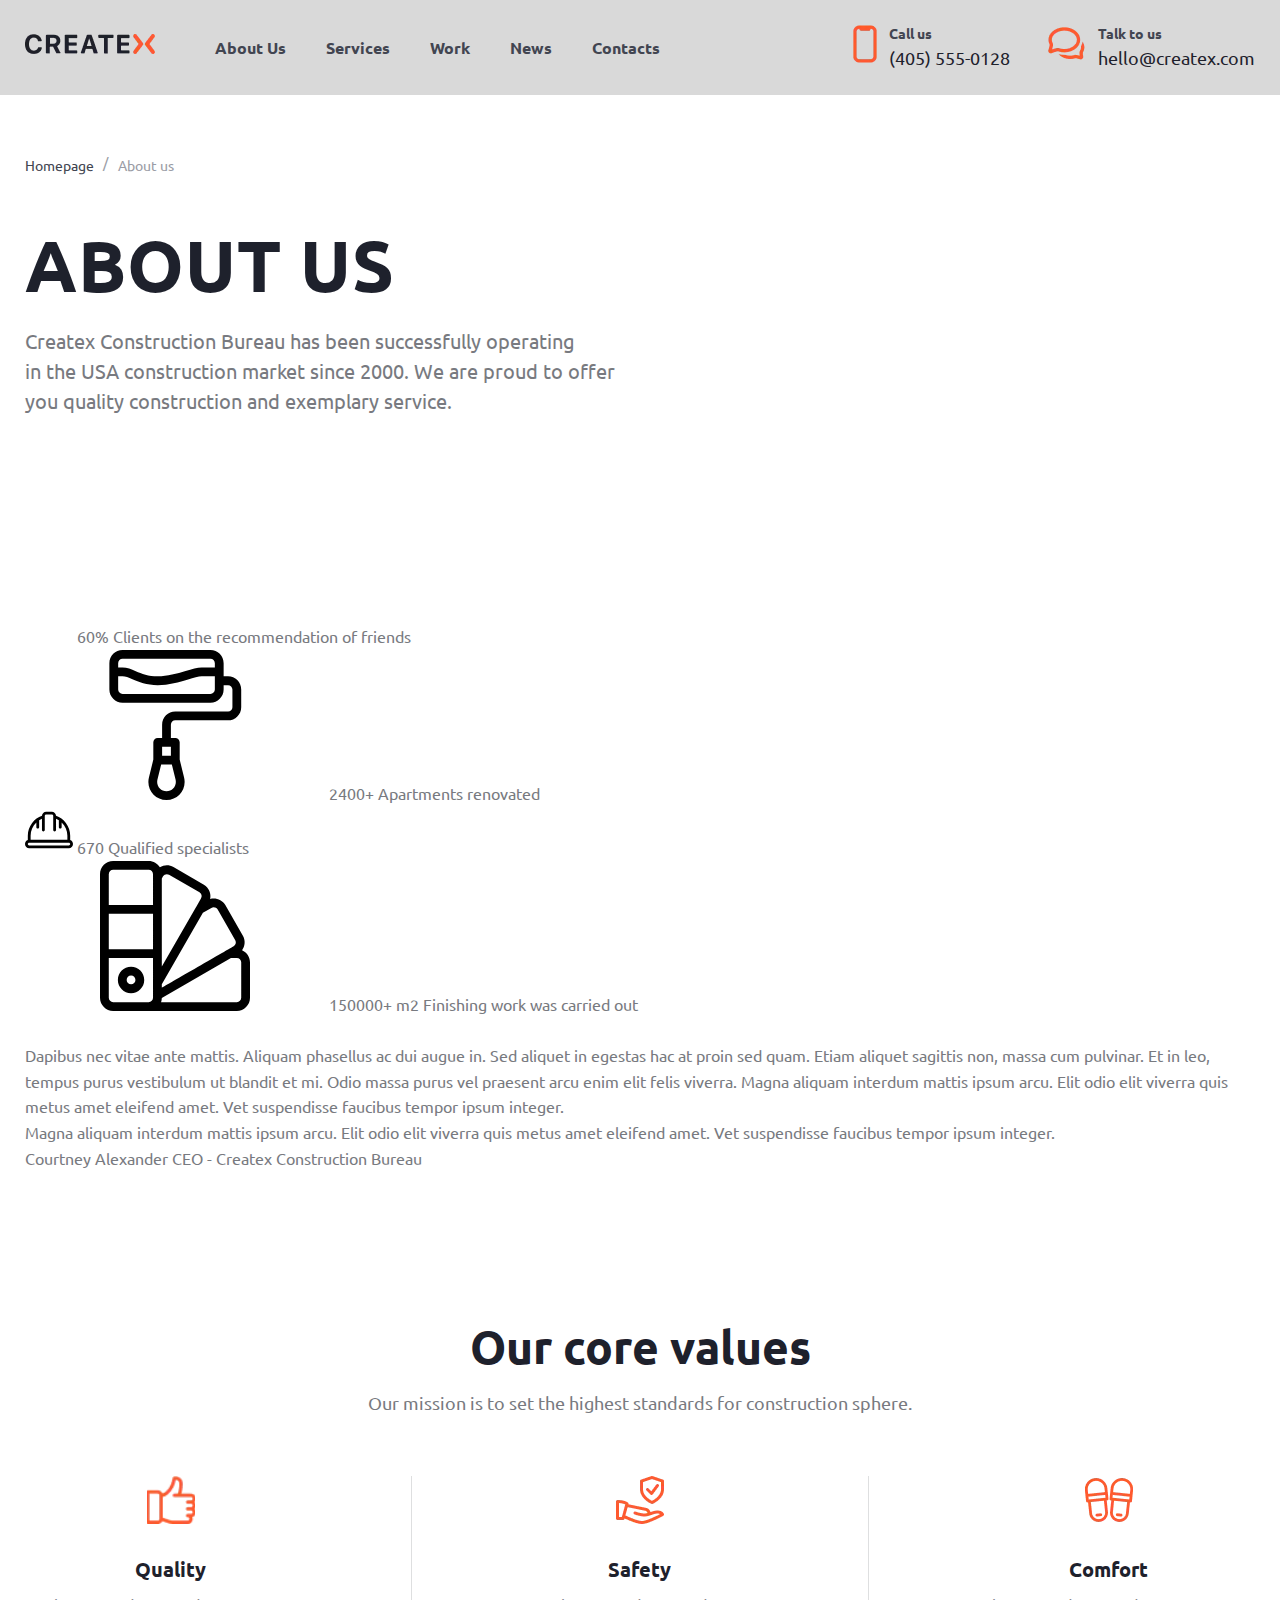
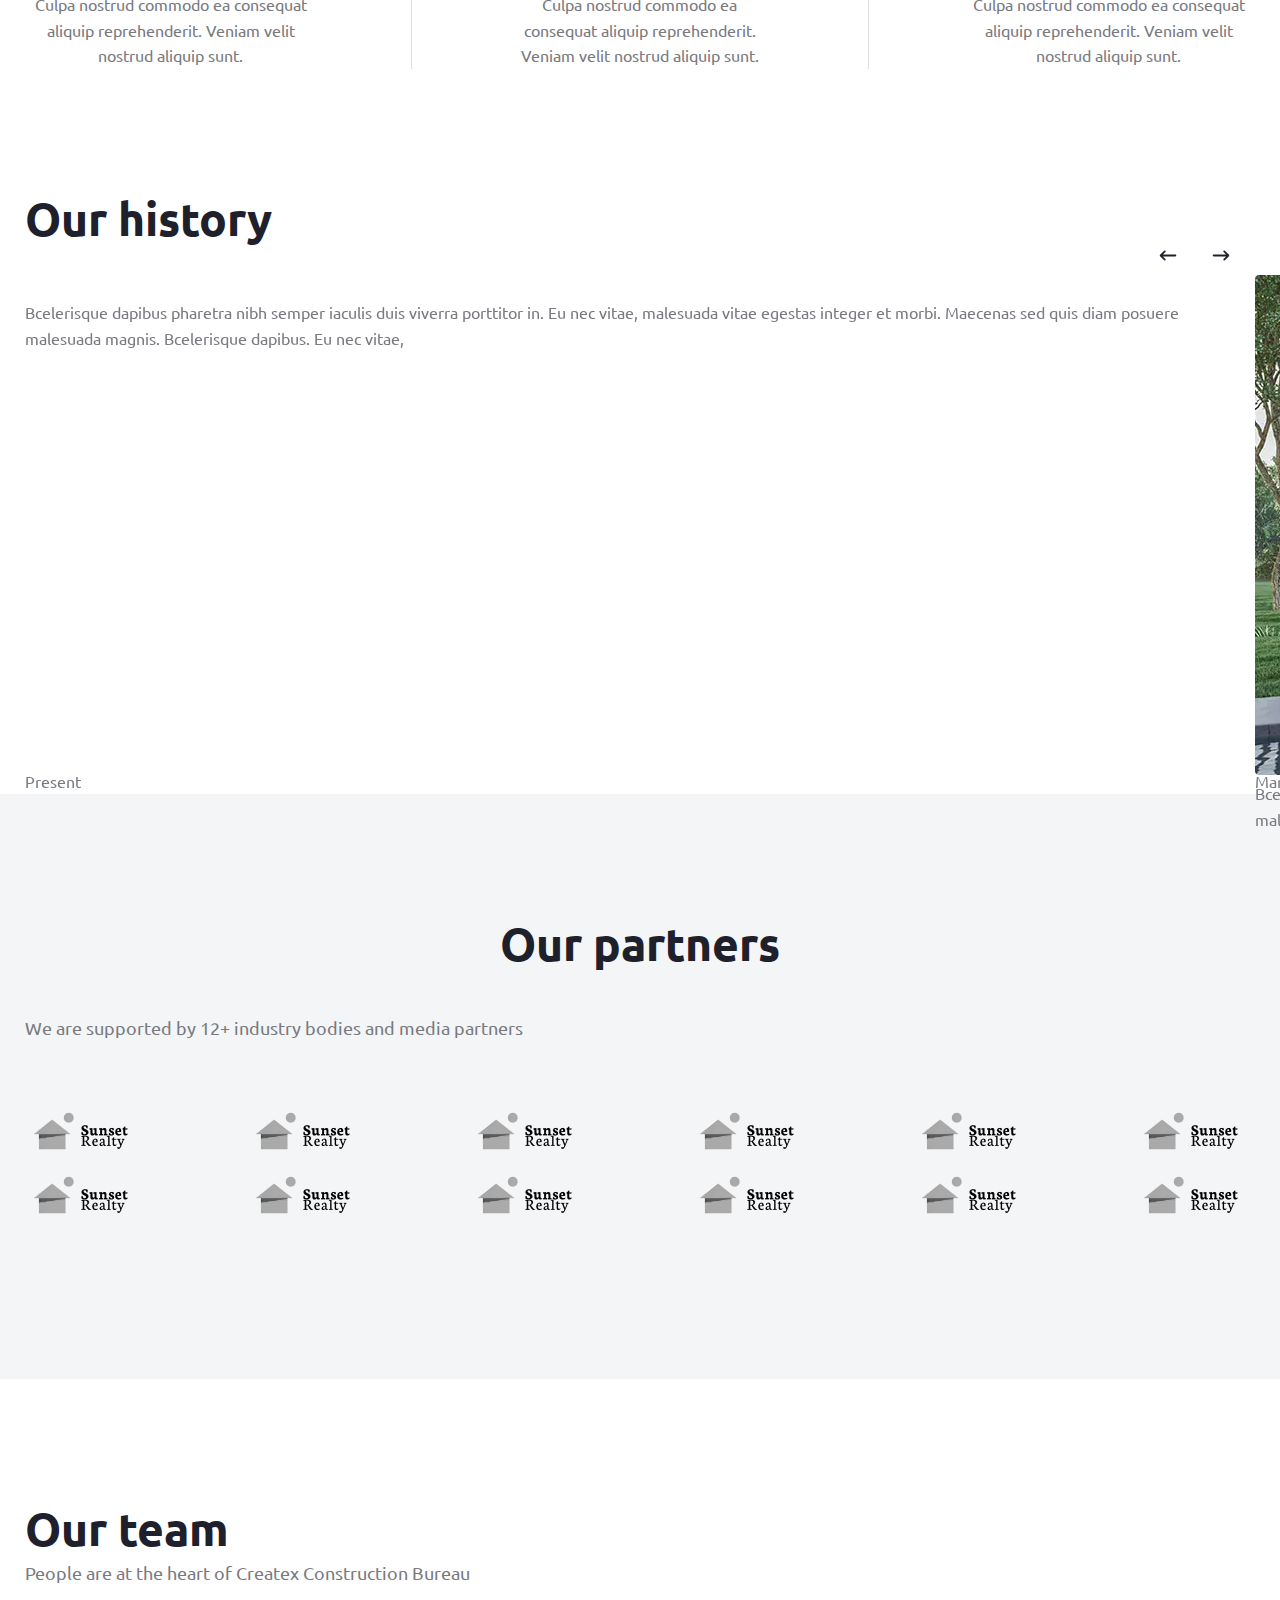
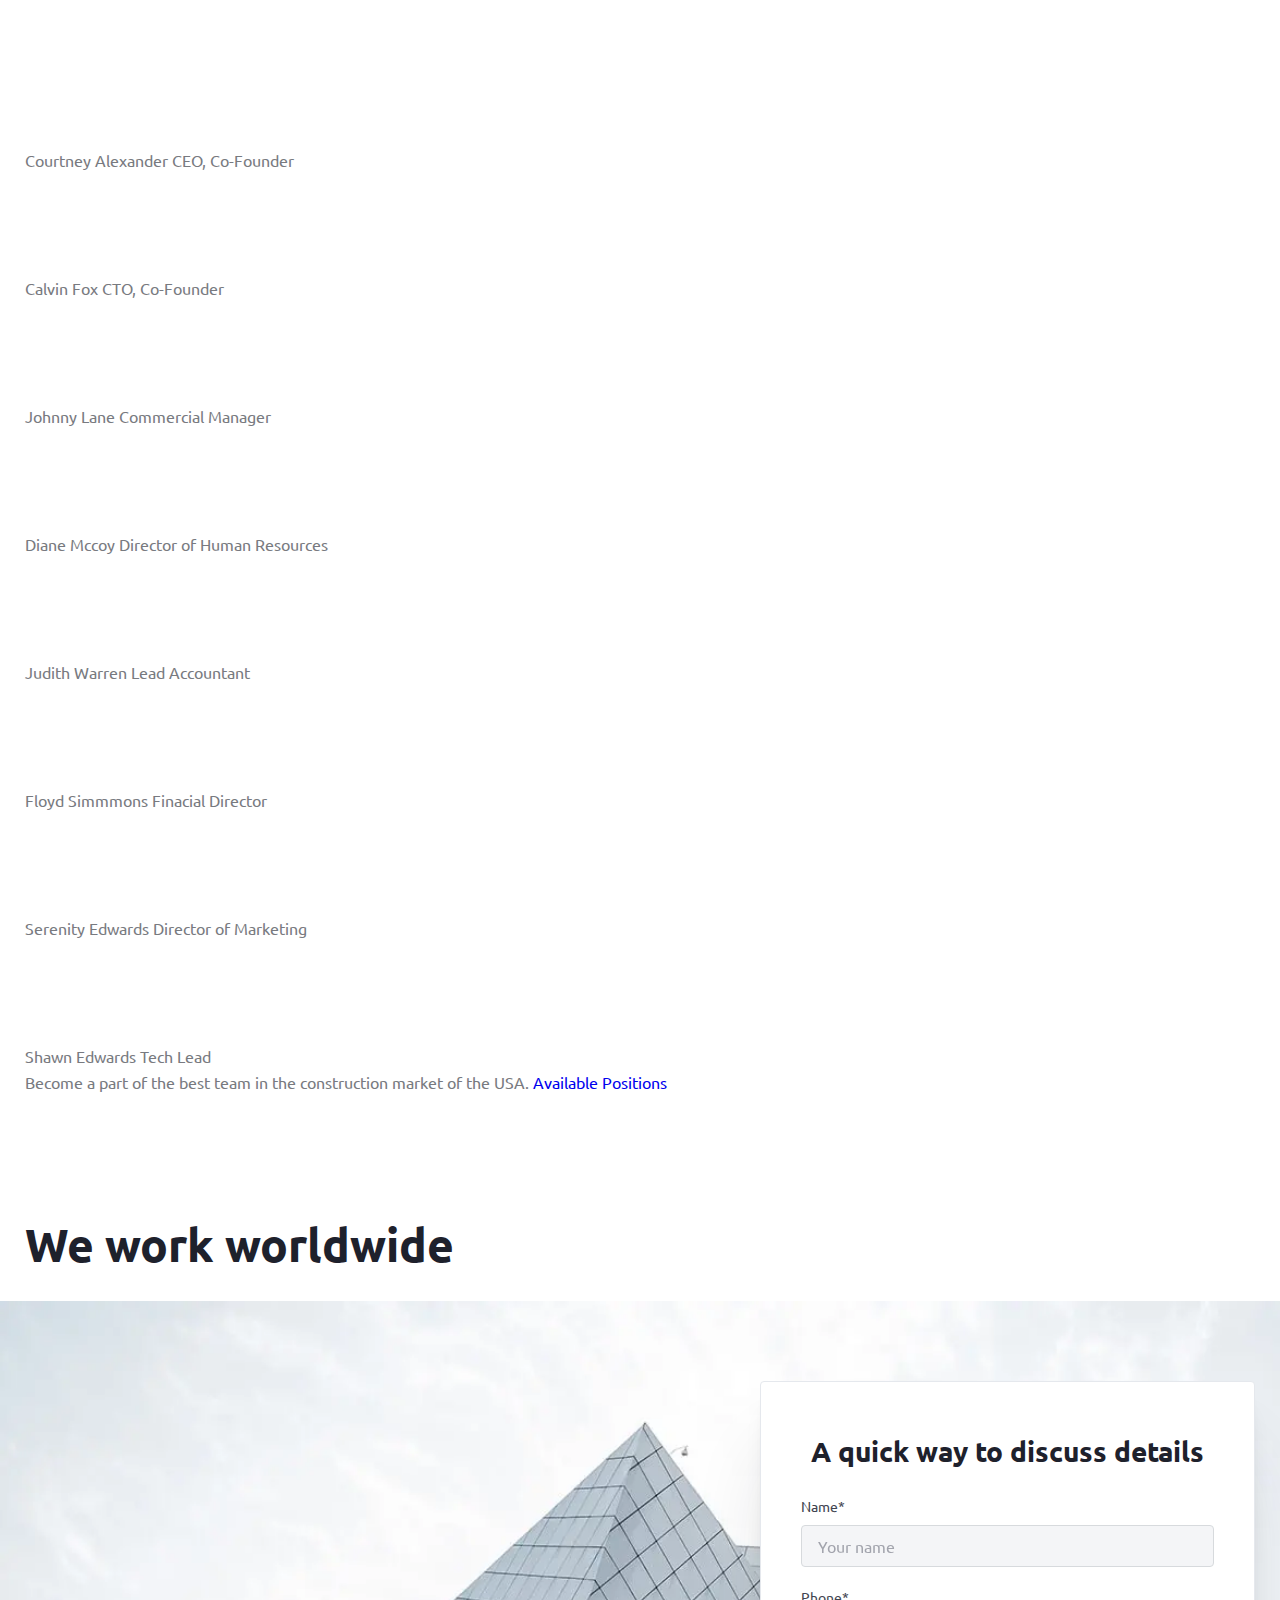
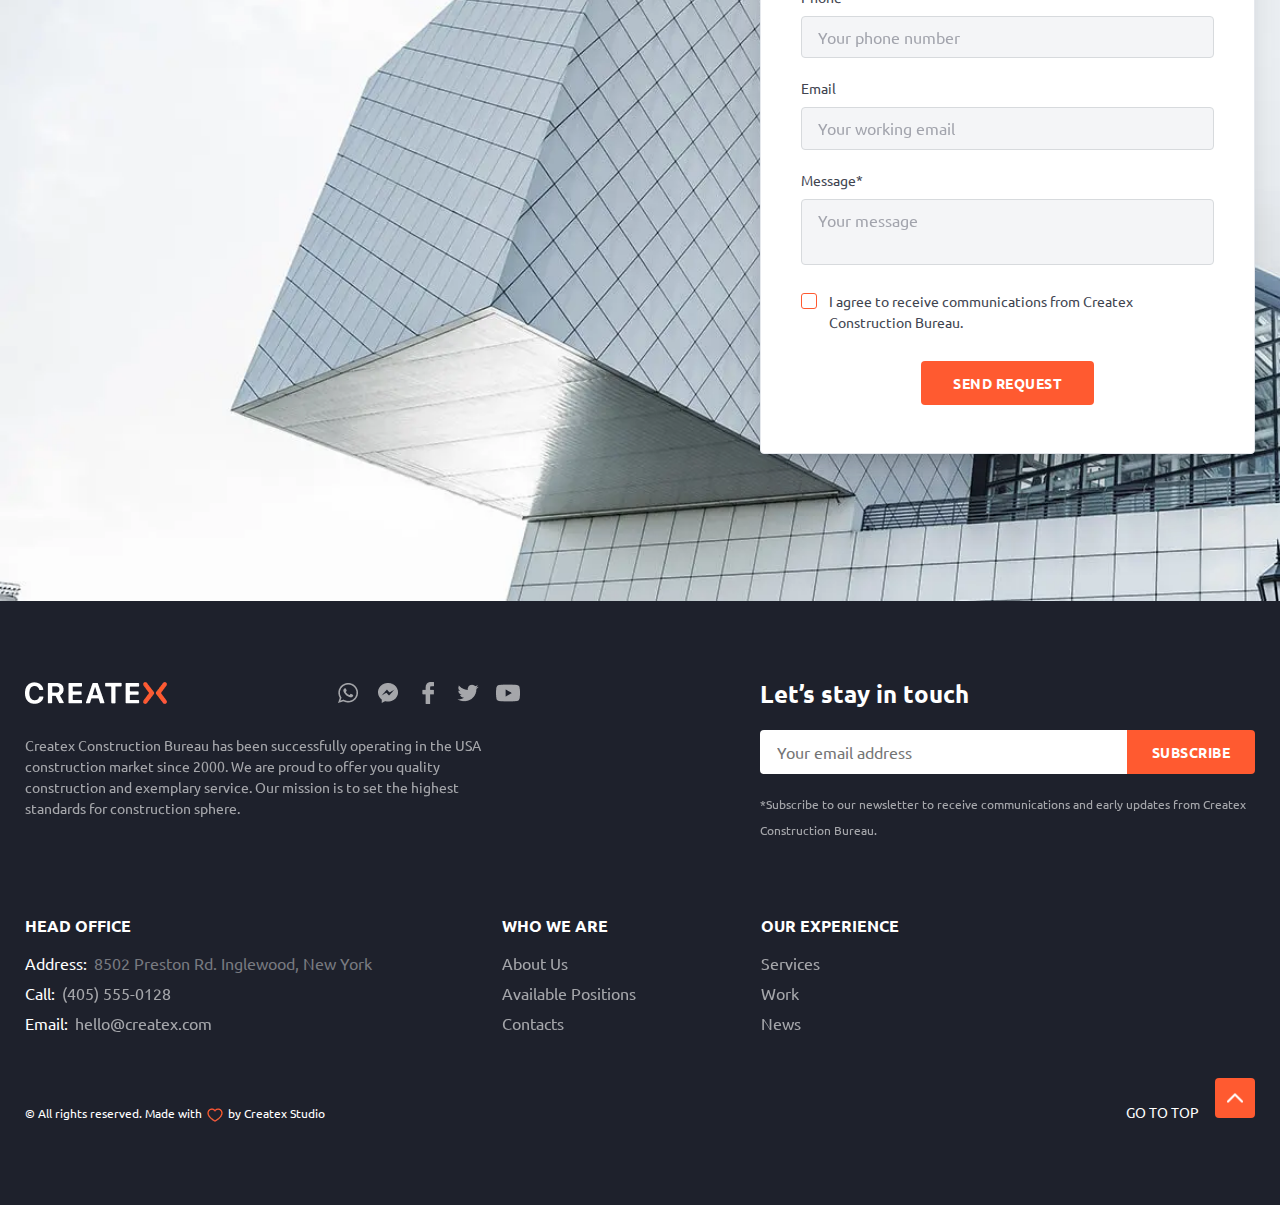
==== about.html @ 2eeb25d5 "Add files via upload" ====
<!DOCTYPE html><html lang="en"><head>  <meta charset="UTF-8">  <meta http-equiv="X-UA-Compatible" content="IE=edge">  <meta name="viewport" content="width=device-width, initial-scale=1.0">  <title>О нас</title>  <link rel="preconnect" href="https://fonts.googleapis.com">  <link rel="preconnect" href="https://fonts.gstatic.com" crossorigin>  <link href="https://fonts.googleapis.com/css2?family=Ubuntu:wght@400;700&display=swap" rel="stylesheet">  <link rel="stylesheet" href="css/style.min.css"></head><body>  <div class="wrapper">    <header class="header">  <div class="container">    <div class="header__inner">      <a class="header__logo" href="index.html">        <picture><source srcset="images/header-logo.webp" type="image/webp"><img class="header__logo-img" src="images/header-logo.png" alt="логотип"></picture>      </a>      <nav class="header__menu">        <ul class="header__menu-list menu-list">          <li class="menu-list__item"><a class="menu-list__link" href="about.html">About Us</a></li>          <li class="menu-list__item"><a class="menu-list__link" href="services.html">Services</a></li>          <li class="menu-list__item"><a class="menu-list__link" href="work.html">Work</a>          </li>          <li class="menu-list__item"><a class="menu-list__link" href="news.html">News</a></li>          <li class="menu-list__item"><a class="menu-list__link" href="contacts.html">Contacts</a></li>        </ul>      </nav>      <div class="header__contacts">        <div class="header__contacts-item header__contacts-phone header-phone">          <picture><source srcset="images/phone-icon.webp" type="image/webp"><img class="header-phone__icon" src="images/phone-icon.png" alt=""></picture>          <div class="header-phone__info">            <span class="header-phone__text">Call us</span>            <a class="header-phone__number" href="tel:4055550128">(405) 555-0128</a>          </div>        </div>        <div class="header__contacts-item header__contacts-email header-email">          <picture><source srcset="images/talk-icon.webp" type="image/webp"><img class="header-email__icon" src="images/talk-icon.png" alt=""></picture>          <div class="header-email__info">            <span class="header-email__text">Talk to us</span>            <a class="header-email__address" href="mailto::4055550128">hello@createx.com</a>          </div>        </div>      </div>      <div class="menu__icon icon-menu">        <span></span>        <span></span>        <span></span>      </div>    </div>  </div></header>    <main class="main">      <section class="main-section about">        <div class="container">          <div class="breadcrumbs">            <div class="breadcrumbs__inner">              <ul class="breadcrumbs__list">                <li class="breadcrumbs__list-item">                  <a class="breadcrumbs__link" href="index.html">Homepage</a>                </li>                <li class="breadcrumbs__list-item">                  <a class="breadcrumbs__link" href="#">About us</a>                </li>              </ul>            </div>          </div>          <h1 class="main-section__title page-title about-title">ABOUT US</h1>          <p class="main-section__text page-title__text">Createx Construction Bureau has been successfully operating            in the USA construction market since 2000. We are proud to            offer you quality construction and exemplary service.</p>        </div>      </section>      <section class="advantages">        <div class="container">          <div class="advantages__inner-cards">            <div class="advantages-card">              <svg class="advantages-card__icon" width="48" height="48" viewBox="0 0 48 48" fill="none"                xmlns="http://www.w3.org/2000/svg">                <path                  d="M44.0166 29.7188C44.6859 28.9716 45.0938 27.9853 45.0938 26.9062C45.0938 24.5803 43.2009 22.6875 40.875 22.6875H32.6869C33.4978 20.2266 33.8438 16.9613 33.8438 15.5616V14.1562C33.8438 11.055 31.32 8.53125 28.2188 8.53125H26.8125C26.1675 8.53125 25.605 8.97 25.4484 9.59625L24.6825 12.6609C23.6091 16.9528 20.2013 21.6881 16.6744 22.5487C16.0566 20.985 14.5312 19.875 12.75 19.875H4.3125C3.53625 19.875 2.90625 20.505 2.90625 21.2812V46.5938C2.90625 47.37 3.53625 48 4.3125 48H12.75C14.4272 48 15.8784 47.0166 16.5581 45.5953L21.39 47.2059C22.9697 47.7328 24.6159 48 26.2819 48H38.0625C40.3884 48 42.2812 46.1072 42.2812 43.7812C42.2812 43.2328 42.1763 42.7078 41.985 42.2269C43.7738 41.7384 45.0938 40.0987 45.0938 38.1562C45.0938 37.0772 44.6859 36.0909 44.0166 35.3438C44.6859 34.5966 45.0938 33.6103 45.0938 32.5312C45.0938 31.4522 44.6859 30.4659 44.0166 29.7188ZM14.1562 43.7812C14.1562 44.5566 13.5253 45.1875 12.75 45.1875H5.71875V22.6875H12.75C13.5253 22.6875 14.1562 23.3184 14.1562 24.0938V43.7812ZM38.0625 31.125H40.875C41.6503 31.125 42.2812 31.7559 42.2812 32.5312C42.2812 33.3066 41.6503 33.9375 40.875 33.9375H38.0625C37.2863 33.9375 36.6562 34.5675 36.6562 35.3438C36.6562 36.12 37.2863 36.75 38.0625 36.75H40.875C41.6503 36.75 42.2812 37.3809 42.2812 38.1562C42.2812 38.9316 41.6503 39.5625 40.875 39.5625H38.0625C37.2863 39.5625 36.6562 40.1925 36.6562 40.9688C36.6562 41.745 37.2863 42.375 38.0625 42.375C38.8378 42.375 39.4688 43.0059 39.4688 43.7812C39.4688 44.5566 38.8378 45.1875 38.0625 45.1875H26.2819C24.9187 45.1875 23.5716 44.9691 22.2787 44.5378L16.9688 42.7678V25.3669C19.1747 24.9478 21.3337 23.5509 23.2828 21.2644C25.1859 19.0313 26.7291 16.0706 27.4106 13.3434L27.9103 11.3438H28.2188C29.7694 11.3438 31.0312 12.6056 31.0312 14.1562V15.5616C31.0312 17.4497 30.4406 21.0712 29.685 22.6875H26.8125C26.0362 22.6875 25.4062 23.3175 25.4062 24.0938C25.4062 24.87 26.0362 25.5 26.8125 25.5H40.875C41.6503 25.5 42.2812 26.1309 42.2812 26.9062C42.2812 27.6816 41.6503 28.3125 40.875 28.3125H38.0625C37.2863 28.3125 36.6562 28.9425 36.6562 29.7188C36.6562 30.495 37.2863 31.125 38.0625 31.125Z" />                <path                  d="M9.9375 42.375C10.7142 42.375 11.3438 41.7454 11.3438 40.9688C11.3438 40.1921 10.7142 39.5625 9.9375 39.5625C9.16085 39.5625 8.53125 40.1921 8.53125 40.9688C8.53125 41.7454 9.16085 42.375 9.9375 42.375Z" />                <path                  d="M29.625 0C28.8484 0 28.2188 0.629625 28.2188 1.40625V4.3125C28.2188 5.08913 28.8484 5.71875 29.625 5.71875C30.4016 5.71875 31.0312 5.08913 31.0312 4.3125V1.40625C31.0312 0.629625 30.4016 0 29.625 0Z" />                <path                  d="M23.6589 6.20139L21.6701 4.21267C21.1211 3.66348 20.2306 3.66348 19.6814 4.21267C19.1322 4.76186 19.1322 5.6522 19.6814 6.20139L21.6701 8.19011C22.2192 8.7392 23.1098 8.7393 23.6589 8.19011C24.2081 7.64092 24.2081 6.75058 23.6589 6.20139Z" />                <path                  d="M39.569 4.21267C39.0199 3.66348 38.1295 3.66348 37.5803 4.21267L35.5916 6.2013C35.0424 6.75049 35.0424 7.64083 35.5916 8.19002C36.1407 8.73921 37.0311 8.7393 37.5803 8.19011L39.569 6.20139C40.1182 5.6522 40.1182 4.76186 39.569 4.21267Z" />              </svg>              <span class="advantages-card__number">60%</span>              <span class="advantages-card__descr">Clients on the recommendation of friends</span>            </div>            <div class="advantages-card">              <svg class="advantages-card__icon">                <use href="sprite.svg#services-icon-4"></use>              </svg>              <span class="advantages-card__number">2400+</span>              <span class="advantages-card__descr">Apartments renovated</span>            </div>            <div class="advantages-card">              <svg class="advantages-card__icon" width="48" height="48" viewBox="0 0 48 48"                xmlns="http://www.w3.org/2000/svg">                <path                  d="M45.1875 34.0856V29.625C45.1875 24.9949 43.6945 20.594 40.87 16.8982C38.3629 13.6176 34.8964 11.1016 31.026 9.73163C30.9183 7.50066 29.0697 5.71875 26.8125 5.71875H21.1875C18.9303 5.71875 17.0817 7.50066 16.974 9.73163C13.1036 11.1016 9.63713 13.6176 7.12997 16.8982C4.30547 20.594 2.8125 24.9949 2.8125 29.625V34.0856C1.17572 34.6661 0 36.2292 0 38.0625C0 40.3887 1.89253 42.2812 4.21875 42.2812H43.7812C46.1075 42.2812 48 40.3887 48 38.0625C48 36.2292 46.8243 34.6661 45.1875 34.0856ZM5.625 29.625C5.625 24.554 7.79119 19.8068 11.3438 16.4198V21.1875C11.3438 21.9641 11.9734 22.5938 12.75 22.5938C13.5266 22.5938 14.1562 21.9641 14.1562 21.1875V14.2141C15.0424 13.6484 15.9822 13.1549 16.9688 12.7442V24C16.9688 24.7766 17.5984 25.4062 18.375 25.4062C19.1516 25.4062 19.7812 24.7766 19.7812 24V10.7749C19.7813 10.771 19.7812 10.7672 19.7812 10.7633V9.9375C19.7812 9.16209 20.4121 8.53125 21.1875 8.53125H26.8125C27.5879 8.53125 28.2188 9.16209 28.2188 9.9375V10.763C28.2188 10.767 28.2187 10.7709 28.2188 10.775V24C28.2188 24.7766 28.8484 25.4062 29.625 25.4062C30.4016 25.4062 31.0312 24.7766 31.0312 24V12.7442C32.0178 13.155 32.9576 13.6485 33.8438 14.2141V21.1875C33.8438 21.9641 34.4734 22.5938 35.25 22.5938C36.0266 22.5938 36.6562 21.9641 36.6562 21.1875V16.4198C40.2088 19.8068 42.375 24.554 42.375 29.625V33.8438H5.625V29.625ZM43.7812 39.4688H4.21875C3.44334 39.4688 2.8125 38.8379 2.8125 38.0625C2.8125 37.2871 3.44334 36.6562 4.21875 36.6562H43.7812C44.5567 36.6562 45.1875 37.2871 45.1875 38.0625C45.1875 38.8379 44.5567 39.4688 43.7812 39.4688Z" />              </svg>              <span class="advantages-card__number">670</span>              <span class="advantages-card__descr">Qualified specialists</span>            </div>            <div class="advantages-card">              <svg class="advantages-card__icon">                <use href="sprite.svg#services-icon-3"></use>              </svg>              <span class="advantages-card__number">150000+ m2</span>              <span class="advantages-card__descr">Finishing work was carried out</span>            </div>          </div>        </div>      </section>      <div class="quote">        <div class="container">          <div class="quote__inner">            <div class="quote__image-wrapper">              <picture><source srcset="images/about/quote.webp" type="image/webp"><img class="quote__image" src="images/about/quote.jpg" alt=""></picture>            </div>            <div class="quote__content">              <blockquote class="quote__box">                <p class="quote__text">Dapibus nec vitae ante mattis. Aliquam phasellus ac dui augue in. Sed aliquet in                  egestas hac at proin sed quam. Etiam                  aliquet sagittis non, massa cum pulvinar. Et in leo, tempus purus vestibulum ut blandit et mi. Odio                  massa purus vel                  praesent arcu enim elit felis viverra.                  Magna aliquam interdum mattis ipsum arcu. Elit odio elit viverra quis metus amet eleifend amet. Vet                  suspendisse faucibus                  tempor ipsum integer.</p>                <p class="quote__text">Magna aliquam interdum mattis ipsum arcu. Elit odio elit viverra quis metus amet                  eleifend amet. Vet suspendisse faucibus                  tempor ipsum integer.</p>              </blockquote>              <div class="quote__footer">                <div class="quote__author">                  <span class="quote__author-name">Courtney Alexander</span>                  <span class="quote__author-job">CEO - Createx Construction Bureau</span>                </div>                <picture><source srcset="images/about/sign.webp" type="image/webp"><img class="quote__sign" src="images/about/sign.png" alt=""></picture>              </div>            </div>          </div>        </div>      </div>      <section class="values about-values">        <div class="container">          <h2 class="values__title section-title">Our core values</h2>          <p class="values__title-text section-title__text">Our mission is to set the highest standards for construction            sphere.</p>          <div class="values__inner">            <div class="values-box">              <picture><source srcset="images/vlaues-icon-1.webp" type="image/webp"><img class="values-box__icon" src="images/vlaues-icon-1.png" alt=""></picture>              <h5 class="values-box__title">Quality</h5>              <p class="values-box__text">Culpa nostrud commodo ea consequat aliquip reprehenderit. Veniam velit nostrud                aliquip sunt.</p>            </div>            <div class="values-box">              <picture><source srcset="images/vlaues-icon-2.webp" type="image/webp"><img class="values-box__icon" src="images/vlaues-icon-2.png" alt=""></picture>              <h5 class="values-box__title">Safety</h5>              <p class="values-box__text">Culpa nostrud commodo ea consequat aliquip reprehenderit. Veniam velit nostrud                aliquip sunt.</p>            </div>            <div class="values-box">              <picture><source srcset="images/vlaues-icon-3.webp" type="image/webp"><img class="values-box__icon" src="images/vlaues-icon-3.png" alt=""></picture>              <h5 class="values-box__title">Comfort</h5>              <p class="values-box__text">Culpa nostrud commodo ea consequat aliquip reprehenderit. Veniam velit nostrud                aliquip sunt.</p>            </div>          </div>        </div>      </section>      <section class="history">        <div class="container">          <h2 class="history__title section-title">Our history</h2>          <div class="history-swiper__inner">            <div class="mySwiper2 history-swiper2">              <div class="swiper-controls">                <div class="swiper-button-prev project-swiper-button-prev">                  <svg class="project-swiper-button-prev__image" width="18" height="12" viewBox="0 0 18 12" fill="none"                    xmlns="http://www.w3.org/2000/svg">                    <path fill-rule="evenodd" clip-rule="evenodd"                      d="M6.20711 11.2071C5.81658 11.5976 5.18342 11.5976 4.79289 11.2071L0.292892 6.70711C-0.0976315 6.31658 -0.0976315 5.68342 0.292892 5.29289L4.79289 0.792893C5.18342 0.402369 5.81658 0.402369 6.20711 0.792893C6.59763 1.18342 6.59763 1.81658 6.20711 2.20711L3.41421 5L17 5C17.5523 5 18 5.44772 18 6C18 6.55228 17.5523 7 17 7L3.41421 7L6.20711 9.79289C6.59763 10.1834 6.59763 10.8166 6.20711 11.2071Z" />                  </svg>                </div>                <div class="swiper-button-next project-swiper-button-next">                  <svg class="project-swiper-button-next__image" width="18" height="12" viewBox="0 0 18 12" fill="none"                    xmlns="http://www.w3.org/2000/svg">                    <path fill-rule="evenodd" clip-rule="evenodd"                      d="M11.7929 0.792893C12.1834 0.402369 12.8166 0.402369 13.2071 0.792893L17.7071 5.29289C18.0976 5.68342 18.0976 6.31658 17.7071 6.70711L13.2071 11.2071C12.8166 11.5976 12.1834 11.5976 11.7929 11.2071C11.4024 10.8166 11.4024 10.1834 11.7929 9.79289L14.5858 7H1C0.447715 7 0 6.55228 0 6C0 5.44772 0.447715 5 1 5H14.5858L11.7929 2.20711C11.4024 1.81658 11.4024 1.18342 11.7929 0.792893Z" />                  </svg>                </div>              </div>              <div class="swiper-wrapper">                <div class="swiper-slide history-swiper__slide2">                  <picture><source srcset="images/about/history.webp" type="image/webp"><img src="images/about/history.jpg" alt=""></picture>                  <p class="history-swiper__slide2-text">Bcelerisque dapibus pharetra nibh semper iaculis duis viverra                    porttitor in. Eu nec vitae, malesuada vitae egestas                    integer et morbi. Maecenas sed quis diam posuere malesuada magnis. Bcelerisque dapibus. Eu nec                    vitae,                  </p>                </div>                <div class="swiper-slide history-swiper__slide2">                  <picture><source srcset="images/modern-cottage/cottage-swiper-item.webp" type="image/webp"><img src="images/modern-cottage/cottage-swiper-item.jpg" alt=""></picture>                  <p class="history-swiper__slide2-text">Bcelerisque dapibus pharetra nibh semper iaculis duis viverra                    porttitor in. Eu nec vitae, malesuada vitae egestas                    integer et morbi. Maecenas sed quis diam posuere malesuada magnis. Bcelerisque dapibus. Eu nec                    vitae,                  </p>                </div>                <div class="swiper-slide history-swiper__slide2">                  <picture><source srcset="images/about/history.webp" type="image/webp"><img src="images/about/history.jpg" alt=""></picture>                  <p class="history-swiper__slide2-text">Bcelerisque dapibus pharetra nibh semper iaculis duis viverra                    porttitor in. Eu nec vitae, malesuada vitae egestas                    integer et morbi. Maecenas sed quis diam posuere malesuada magnis. Bcelerisque dapibus. Eu nec                    vitae,                  </p>                </div>                <div class="swiper-slide history-swiper__slide2">                  <picture><source srcset="images/about/history.webp" type="image/webp"><img src="images/about/history.jpg" alt=""></picture>                  <p class="history-swiper__slide2-text">Bcelerisque dapibus pharetra nibh semper iaculis duis viverra                    porttitor in. Eu nec vitae, malesuada vitae egestas                    integer et morbi. Maecenas sed quis diam posuere malesuada magnis. Bcelerisque dapibus. Eu nec                    vitae,                  </p>                </div>                <div class="swiper-slide history-swiper__slide2">                  <picture><source srcset="images/about/history.webp" type="image/webp"><img src="images/about/history.jpg" alt=""></picture>                  <p class="history-swiper__slide2-text">Bcelerisque dapibus pharetra nibh semper iaculis duis viverra                    porttitor in. Eu nec vitae, malesuada vitae egestas                    integer et morbi. Maecenas sed quis diam posuere malesuada magnis. Bcelerisque dapibus. Eu nec                    vitae,                  </p>                </div>                <div class="swiper-slide history-swiper__slide2">                  <picture><source srcset="images/about/history.webp" type="image/webp"><img src="images/about/history.jpg" alt=""></picture>                  <p class="history-swiper__slide2-text">Bcelerisque dapibus pharetra nibh semper iaculis duis viverra                    porttitor in. Eu nec vitae, malesuada vitae egestas                    integer et morbi. Maecenas sed quis diam posuere malesuada magnis. Bcelerisque dapibus. Eu nec                    vitae,                  </p>                </div>                <div class="swiper-slide history-swiper__slide2">                  <picture><source srcset="images/modern-cottage/cottage-swiper-item.webp" type="image/webp"><img src="images/modern-cottage/cottage-swiper-item.jpg" alt=""></picture>                  <p class="history-swiper__slide2-text">Bcelerisque dapibus pharetra nibh semper iaculis duis viverra                    porttitor in. Eu nec vitae, malesuada vitae egestas                    integer et morbi. Maecenas sed quis diam posuere malesuada magnis. Bcelerisque dapibus. Eu nec                    vitae,                  </p>                </div>                <div class="swiper-slide history-swiper__slide2">                  <picture><source srcset="images/about/history.webp" type="image/webp"><img src="images/about/history.jpg" alt=""></picture>                  <p class="history-swiper__slide2-text">Bcelerisque dapibus pharetra nibh semper iaculis duis viverra                    porttitor in. Eu nec vitae, malesuada vitae egestas                    integer et morbi. Maecenas sed quis diam posuere malesuada magnis. Bcelerisque dapibus. Eu nec                    vitae,                  </p>                </div>                <div class="swiper-slide history-swiper__slide2">                  <picture><source srcset="images/modern-cottage/cottage-swiper-item.webp" type="image/webp"><img src="images/modern-cottage/cottage-swiper-item.jpg" alt=""></picture>                  <p class="history-swiper__slide2-text">Bcelerisque dapibus pharetra nibh semper iaculis duis viverra                    porttitor in. Eu nec vitae, malesuada vitae egestas                    integer et morbi. Maecenas sed quis diam posuere malesuada magnis. Bcelerisque dapibus. Eu nec                    vitae,                  </p>                </div>              </div>            </div>            <div thumbsSlider class="mySwiper history-swiper">              <div class="swiper-wrapper">                <div class="swiper-slide history-swiper__slide">                  <p class="history-swiper__slide-text">Present</p>                </div>                <div class="swiper-slide history-swiper__slide">                  <p class="history-swiper__slide-text">March 2019</p>                </div>                <div class="swiper-slide history-swiper__slide">                  <p class="history-swiper__slide-text">November 2018</p>                </div>                <div class="swiper-slide history-swiper__slide">                  <p class="history-swiper__slide-text">July 2015</p>                </div>                <div class="swiper-slide history-swiper__slide">                  <p class="history-swiper__slide-text">August 2010</p>                </div>                <div class="swiper-slide history-swiper__slide">                  <p class="history-swiper__slide-text">February 2007</p>                </div>                <div class="swiper-slide history-swiper__slide">                  <p class="history-swiper__slide-text">May 2004</p>                </div>                <div class="swiper-slide history-swiper__slide">                  <p class="history-swiper__slide-text">October 2001</p>                </div>                <div class="swiper-slide history-swiper__slide">                  <p class="history-swiper__slide-text">June 2000</p>                </div>              </div>            </div>          </div>        </div>      </section>      <section class="partners about-partners">        <div class="container">          <h2 class="partners__title section-title">Our partners</h2>          <p class="partners__title-text section-title__text">We are supported by 12+ industry bodies and media partners          </p>          <div class="partners__inner">            <div class="partners__image-wrapper">              <picture><source srcset="images/partner-6.webp" type="image/webp"><img class="partners__image" src="images/partner-6.png" alt=""></picture>            </div>            <div class="partners__image-wrapper">              <picture><source srcset="images/partner-6.webp" type="image/webp"><img class="partners__image" src="images/partner-6.png" alt=""></picture>            </div>            <div class="partners__image-wrapper">              <picture><source srcset="images/partner-6.webp" type="image/webp"><img class="partners__image" src="images/partner-6.png" alt=""></picture>            </div>            <div class="partners__image-wrapper">              <picture><source srcset="images/partner-6.webp" type="image/webp"><img class="partners__image" src="images/partner-6.png" alt=""></picture>            </div>            <div class="partners__image-wrapper">              <picture><source srcset="images/partner-6.webp" type="image/webp"><img class="partners__image" src="images/partner-6.png" alt=""></picture>            </div>            <div class="partners__image-wrapper">              <picture><source srcset="images/partner-6.webp" type="image/webp"><img class="partners__image" src="images/partner-6.png" alt=""></picture>            </div>            <div class="partners__image-wrapper">              <picture><source srcset="images/partner-6.webp" type="image/webp"><img class="partners__image" src="images/partner-6.png" alt=""></picture>            </div>            <div class="partners__image-wrapper">              <picture><source srcset="images/partner-6.webp" type="image/webp"><img class="partners__image" src="images/partner-6.png" alt=""></picture>            </div>            <div class="partners__image-wrapper">              <picture><source srcset="images/partner-6.webp" type="image/webp"><img class="partners__image" src="images/partner-6.png" alt=""></picture>            </div>            <div class="partners__image-wrapper">              <picture><source srcset="images/partner-6.webp" type="image/webp"><img class="partners__image" src="images/partner-6.png" alt=""></picture>            </div>            <div class="partners__image-wrapper">              <picture><source srcset="images/partner-6.webp" type="image/webp"><img class="partners__image" src="images/partner-6.png" alt=""></picture>            </div>            <div class="partners__image-wrapper">              <picture><source srcset="images/partner-6.webp" type="image/webp"><img class="partners__image" src="images/partner-6.png" alt=""></picture>            </div>          </div>        </div>      </section>      <section class="team">        <div class="container">          <h2 class="team__title section-title">Our team</h2>          <p class="team__title-text section-title__text">People are at the heart of Createx Construction Bureau</p>          <div class="team__list">            <div class="team-list__item team-item">              <div class="team-item__image">                <picture><source srcset="images/about/team-1.webp" type="image/webp"><img class="team-item__photo" src="images/about/team-1.jpg" alt=""></picture>                <ul class="team-item__social-list team-social">                  <li class="team-social__item">                    <a class="team-social__link" href="#">                      <picture><source srcset="images/about/linked-in.svg" type="image/webp"><img class="team-social__link-icon" src="images/about/linked-in.svg" alt=""></picture>                    </a>                  </li>                  <li class="team-social__item">                    <a class="team-social__link" href="#">                      <picture><source srcset="images/about/twitter.svg" type="image/webp"><img class="team-social__link-icon" src="images/about/twitter.svg" alt=""></picture>                    </a>                  </li>                  <li class="team-social__item">                    <a class="team-social__link" href="#">                      <picture><source srcset="images/about/facebook.svg" type="image/webp"><img class="team-social__link-icon" src="images/about/facebook.svg" alt=""></picture>                    </a>                  </li>                </ul>              </div>              <div class="team-item__info">                <span class="team-item__name">Courtney Alexander</span>                <span class="team-item__job">CEO, Co-Founder</span>              </div>            </div>            <div class="team-list__item team-item">              <div class="team-item__image">                <picture><source srcset="images/about/team-2.webp" type="image/webp"><img class="team-item__photo" src="images/about/team-2.jpg" alt=""></picture>                <ul class="team-item__social-list team-social">                  <li class="team-social__item">                    <a class="team-social__link" href="#">                      <picture><source srcset="images/about/linked-in.svg" type="image/webp"><img class="team-social__link-icon" src="images/about/linked-in.svg" alt=""></picture>                    </a>                  </li>                  <li class="team-social__item">                    <a class="team-social__link" href="#">                      <picture><source srcset="images/about/twitter.svg" type="image/webp"><img class="team-social__link-icon" src="images/about/twitter.svg" alt=""></picture>                    </a>                  </li>                  <li class="team-social__item">                    <a class="team-social__link" href="#">                      <picture><source srcset="images/about/facebook.svg" type="image/webp"><img class="team-social__link-icon" src="images/about/facebook.svg" alt=""></picture>                    </a>                  </li>                </ul>              </div>              <div class="team-item__info">                <span class="team-item__name">Calvin Fox</span>                <span class="team-item__job">CTO, Co-Founder</span>              </div>            </div>            <div class="team-list__item team-item">              <div class="team-item__image">                <picture><source srcset="images/about/team-3.webp" type="image/webp"><img class="team-item__photo" src="images/about/team-3.jpg" alt=""></picture>                <ul class="team-item__social-list team-social">                  <li class="team-social__item">                    <a class="team-social__link" href="#">                      <picture><source srcset="images/about/linked-in.svg" type="image/webp"><img class="team-social__link-icon" src="images/about/linked-in.svg" alt=""></picture>                    </a>                  </li>                  <li class="team-social__item">                    <a class="team-social__link" href="#">                      <picture><source srcset="images/about/twitter.svg" type="image/webp"><img class="team-social__link-icon" src="images/about/twitter.svg" alt=""></picture>                    </a>                  </li>                  <li class="team-social__item">                    <a class="team-social__link" href="#">                      <picture><source srcset="images/about/facebook.svg" type="image/webp"><img class="team-social__link-icon" src="images/about/facebook.svg" alt=""></picture>                    </a>                  </li>                </ul>              </div>              <div class="team-item__info">                <span class="team-item__name">Johnny Lane</span>                <span class="team-item__job">Commercial Manager</span>              </div>            </div>            <div class="team-list__item team-item">              <div class="team-item__image">                <picture><source srcset="images/about/team-4.webp" type="image/webp"><img class="team-item__photo" src="images/about/team-4.jpg" alt=""></picture>                <ul class="team-item__social-list team-social">                  <li class="team-social__item">                    <a class="team-social__link" href="#">                      <picture><source srcset="images/about/linked-in.svg" type="image/webp"><img class="team-social__link-icon" src="images/about/linked-in.svg" alt=""></picture>                    </a>                  </li>                  <li class="team-social__item">                    <a class="team-social__link" href="#">                      <picture><source srcset="images/about/twitter.svg" type="image/webp"><img class="team-social__link-icon" src="images/about/twitter.svg" alt=""></picture>                    </a>                  </li>                  <li class="team-social__item">                    <a class="team-social__link" href="#">                      <picture><source srcset="images/about/facebook.svg" type="image/webp"><img class="team-social__link-icon" src="images/about/facebook.svg" alt=""></picture>                    </a>                  </li>                </ul>              </div>              <div class="team-item__info">                <span class="team-item__name">Diane Mccoy</span>                <span class="team-item__job">Director of Human Resources</span>              </div>            </div>            <div class="team-list__item team-item">              <div class="team-item__image">                <picture><source srcset="images/about/team-5.webp" type="image/webp"><img class="team-item__photo" src="images/about/team-5.jpg" alt=""></picture>                <ul class="team-item__social-list team-social">                  <li class="team-social__item">                    <a class="team-social__link" href="#">                      <picture><source srcset="images/about/linked-in.svg" type="image/webp"><img class="team-social__link-icon" src="images/about/linked-in.svg" alt=""></picture>                    </a>                  </li>                  <li class="team-social__item">                    <a class="team-social__link" href="#">                      <picture><source srcset="images/about/twitter.svg" type="image/webp"><img class="team-social__link-icon" src="images/about/twitter.svg" alt=""></picture>                    </a>                  </li>                  <li class="team-social__item">                    <a class="team-social__link" href="#">                      <picture><source srcset="images/about/facebook.svg" type="image/webp"><img class="team-social__link-icon" src="images/about/facebook.svg" alt=""></picture>                    </a>                  </li>                </ul>              </div>              <div class="team-item__info">                <span class="team-item__name">Judith Warren</span>                <span class="team-item__job">Lead Accountant</span>              </div>            </div>            <div class="team-list__item team-item">              <div class="team-item__image">                <picture><source srcset="images/about/team-6.webp" type="image/webp"><img class="team-item__photo" src="images/about/team-6.jpg" alt=""></picture>                <ul class="team-item__social-list team-social">                  <li class="team-social__item">                    <a class="team-social__link" href="#">                      <picture><source srcset="images/about/linked-in.svg" type="image/webp"><img class="team-social__link-icon" src="images/about/linked-in.svg" alt=""></picture>                    </a>                  </li>                  <li class="team-social__item">                    <a class="team-social__link" href="#">                      <picture><source srcset="images/about/twitter.svg" type="image/webp"><img class="team-social__link-icon" src="images/about/twitter.svg" alt=""></picture>                    </a>                  </li>                  <li class="team-social__item">                    <a class="team-social__link" href="#">                      <picture><source srcset="images/about/facebook.svg" type="image/webp"><img class="team-social__link-icon" src="images/about/facebook.svg" alt=""></picture>                    </a>                  </li>                </ul>              </div>              <div class="team-item__info">                <span class="team-item__name">Floyd Simmmons</span>                <span class="team-item__job">Finacial Director</span>              </div>            </div>            <div class="team-list__item team-item">              <div class="team-item__image">                <picture><source srcset="images/about/team-7.webp" type="image/webp"><img class="team-item__photo" src="images/about/team-7.jpg" alt=""></picture>                <ul class="team-item__social-list team-social">                  <li class="team-social__item">                    <a class="team-social__link" href="#">                      <picture><source srcset="images/about/linked-in.svg" type="image/webp"><img class="team-social__link-icon" src="images/about/linked-in.svg" alt=""></picture>                    </a>                  </li>                  <li class="team-social__item">                    <a class="team-social__link" href="#">                      <picture><source srcset="images/about/twitter.svg" type="image/webp"><img class="team-social__link-icon" src="images/about/twitter.svg" alt=""></picture>                    </a>                  </li>                  <li class="team-social__item">                    <a class="team-social__link" href="#">                      <picture><source srcset="images/about/facebook.svg" type="image/webp"><img class="team-social__link-icon" src="images/about/facebook.svg" alt=""></picture>                    </a>                  </li>                </ul>              </div>              <div class="team-item__info">                <span class="team-item__name">Serenity Edwards</span>                <span class="team-item__job">Director of Marketing</span>              </div>            </div>            <div class="team-list__item team-item">              <div class="team-item__image">                <picture><source srcset="images/about/team-8.webp" type="image/webp"><img class="team-item__photo" src="images/about/team-8.jpg" alt=""></picture>                <ul class="team-item__social-list team-social">                  <li class="team-social__item">                    <a class="team-social__link" href="#">                      <picture><source srcset="images/about/linked-in.svg" type="image/webp"><img class="team-social__link-icon" src="images/about/linked-in.svg" alt=""></picture>                    </a>                  </li>                  <li class="team-social__item">                    <a class="team-social__link" href="#">                      <picture><source srcset="images/about/twitter.svg" type="image/webp"><img class="team-social__link-icon" src="images/about/twitter.svg" alt=""></picture>                    </a>                  </li>                  <li class="team-social__item">                    <a class="team-social__link" href="#">                      <picture><source srcset="images/about/facebook.svg" type="image/webp"><img class="team-social__link-icon" src="images/about/facebook.svg" alt=""></picture>                    </a>                  </li>                </ul>              </div>              <div class="team-item__info">                <span class="team-item__name">Shawn Edwards</span>                <span class="team-item__job">Tech Lead</span>              </div>            </div>          </div>          <div class="team__footer">            <span class="team__footer-text">Become a part of the best team in the construction market of the USA. <a                class="team__footer-link" href="positions.html">Available Positions</a></span>          </div>        </div>      </section>      <section class="global">        <div class="container">          <h2 class="global__title section-title">We work worldwide</h2>          <div class="global__image-wrapper">            <picture><source srcset="images/about/global.webp" type="image/webp"><img class="global__image" src="images/about/global.png" alt=""></picture>          </div>        </div>      </section>      <section class="discuss">        <div class="container">          <form class="discuss__form" action="#">            <h3 class="discuss__form-title">A quick way to discuss details</h3>            <div class="discuss__input-box">              <label class="discuss__form-label">Name*</label>              <input class="discuss__form-input" type="text" placeholder="Your name" required>            </div>            <div class="discuss__input-box">              <label class="discuss__form-label">Phone*</label>              <input class="discuss__form-input" type="tel" inputmode="tel" placeholder="Your phone number">            </div>            <div class="discuss__input-box">              <label class="discuss__form-label">Email</label>              <input class="discuss__form-input" type="email" placeholder="Your working email">            </div>            <div class="discuss__input-box">              <label class="discuss__form-label">Message*</label>              <textarea class="discuss__form-input discuss__form-text" placeholder="Your message"></textarea>            </div>            <div class="discuss__input-box discuss__input-checkbox">              <input id="discuss-check" class="discuss__form-input discuss__form-check" type="checkbox">              <label for="discuss-check" class="discuss__form-label discuss__form-check-label">I agree to receive                communications from                Createx Construction                Bureau.</label>            </div>            <button class="discuss__form-btn main-btn" type="submit">send request</button>          </form>        </div>      </section>    </main>    <footer class="footer">  <div class="container">    <div class="footer__header-inner">      <div class="footer__header">        <div class="footer__header-title">          <a class="footer__logo" href="index.html">            <picture><source srcset="images/footer-logo.webp" type="image/webp"><img class="footer__logo-img" src="images/footer-logo.png" alt="логотип"></picture>          </a>          <ul class="footer__header-social social-list">            <li class="social-list__item">              <a class="social-list__link" href="#">                <picture><source srcset="images/whatsapp.webp" type="image/webp"><img class="social-list__icon" src="images/whatsapp.png" alt=""></picture>              </a>            </li>            <li class="social-list__item">              <a class="social-list__link" href="#">                <picture><source srcset="images/messenger.webp" type="image/webp"><img class="social-list__icon" src="images/messenger.png" alt=""></picture>              </a>            </li>            <li class="social-list__item">              <a class="social-list__link" href="#">                <picture><source srcset="images/facebook.webp" type="image/webp"><img class="social-list__icon" src="images/facebook.png" alt=""></picture>              </a>            </li>            <li class="social-list__item">              <a class="social-list__link" href="#">                <picture><source srcset="images/twitter.webp" type="image/webp"><img class="social-list__icon" src="images/twitter.png" alt=""></picture>              </a>            </li>            <li class="social-list__item">              <a class="social-list__link" href="#">                <picture><source srcset="images/youtube.webp" type="image/webp"><img class="social-list__icon" src="images/youtube.png" alt=""></picture>              </a>            </li>          </ul>        </div>        <p class="footer__header-text">Createx Construction Bureau has been successfully operating in the USA          construction          market since 2000. We are proud to          offer you quality construction and exemplary service. Our mission is to set the highest standards for          construction          sphere.        </p>      </div>      <div class="footer__subscribe">        <h3 class="footer__subscribe-title">Let’s stay in touch</h3>        <form class="footer__subscribe-form footer-form" action="#">          <div class="footer-form__box">            <input class="footer-form__input" type="email" placeholder="Your email address ">            <button class="footer-form__btn main-btn">subscribe</button>          </div>          <span class="footer-form__text">*Subscribe to our newsletter to receive communications and early updates from            Createx Construction Bureau.</span>        </form>      </div>    </div>    <div class="footer__bottom">      <div class="footer__bottom-inner">        <div class="footer__bottom-box footer-box">          <h5 class="footer-box__title">HEAD OFFICE</h5>          <ul class="footer-box__list">            <li class="footer-box__item">              <span>Address:</span> 8502 Preston Rd. Inglewood, New York            </li>            <li class="footer-box__item">              <span>Call:</span> <a class="footer-box__link" href="tel:4055550128">                (405) 555-0128</a>            </li>            <li class="footer-box__item">              <span>Email:</span> <a class="footer-box__link" href="mailto:hello@createx.com">hello@createx.com</a>            </li>          </ul>        </div>        <div class="footer__bottom-box footer-box">          <h5 class="footer-box__title">WHO WE ARE</h5>          <ul class="footer-box__list">            <li class="footer-box__item">              <a class="footer-box__link" href="about.html">About Us</a>            </li>            <li class="footer-box__item">              <a class="footer-box__link" href="positions.html">Available Positions</a>            </li>            <li class="footer-box__item">              <a class="footer-box__link" href="contacts.html">Contacts</a>            </li>          </ul>        </div>        <div class="footer__bottom-box footer-box">          <h5 class="footer-box__title">OUR EXPERIENCE</h5>          <ul class="footer-box__list">            <li class="footer-box__item">              <a class="footer-box__link" href="services.html">Services</a>            </li>            <li class="footer-box__item">              <a class="footer-box__link" href="work.html">Work</a>            </li>            <li class="footer-box__item">              <a class="footer-box__link" href="news.html">News</a>            </li>          </ul>        </div>      </div>    </div>    <div class="footer__footnote">      <div class="footer__footnote-copy">        <span>© All rights reserved. Made with          <picture><source srcset="images/footer-heart.webp" type="image/webp"><img class="footer__footnote-copy-image" src="images/footer-heart.png" alt=""></picture>          by Createx Studio</span>      </div>      <div class="footer__footnote-btn footnote-btn">        <div class="footnote-btn__label">GO TO TOP</div>        <a href="#" class="footnote-btn__button"></a>      </div>    </div>  </div></footer>  </div>  <script src="js/main.min.js"></script></body></html>
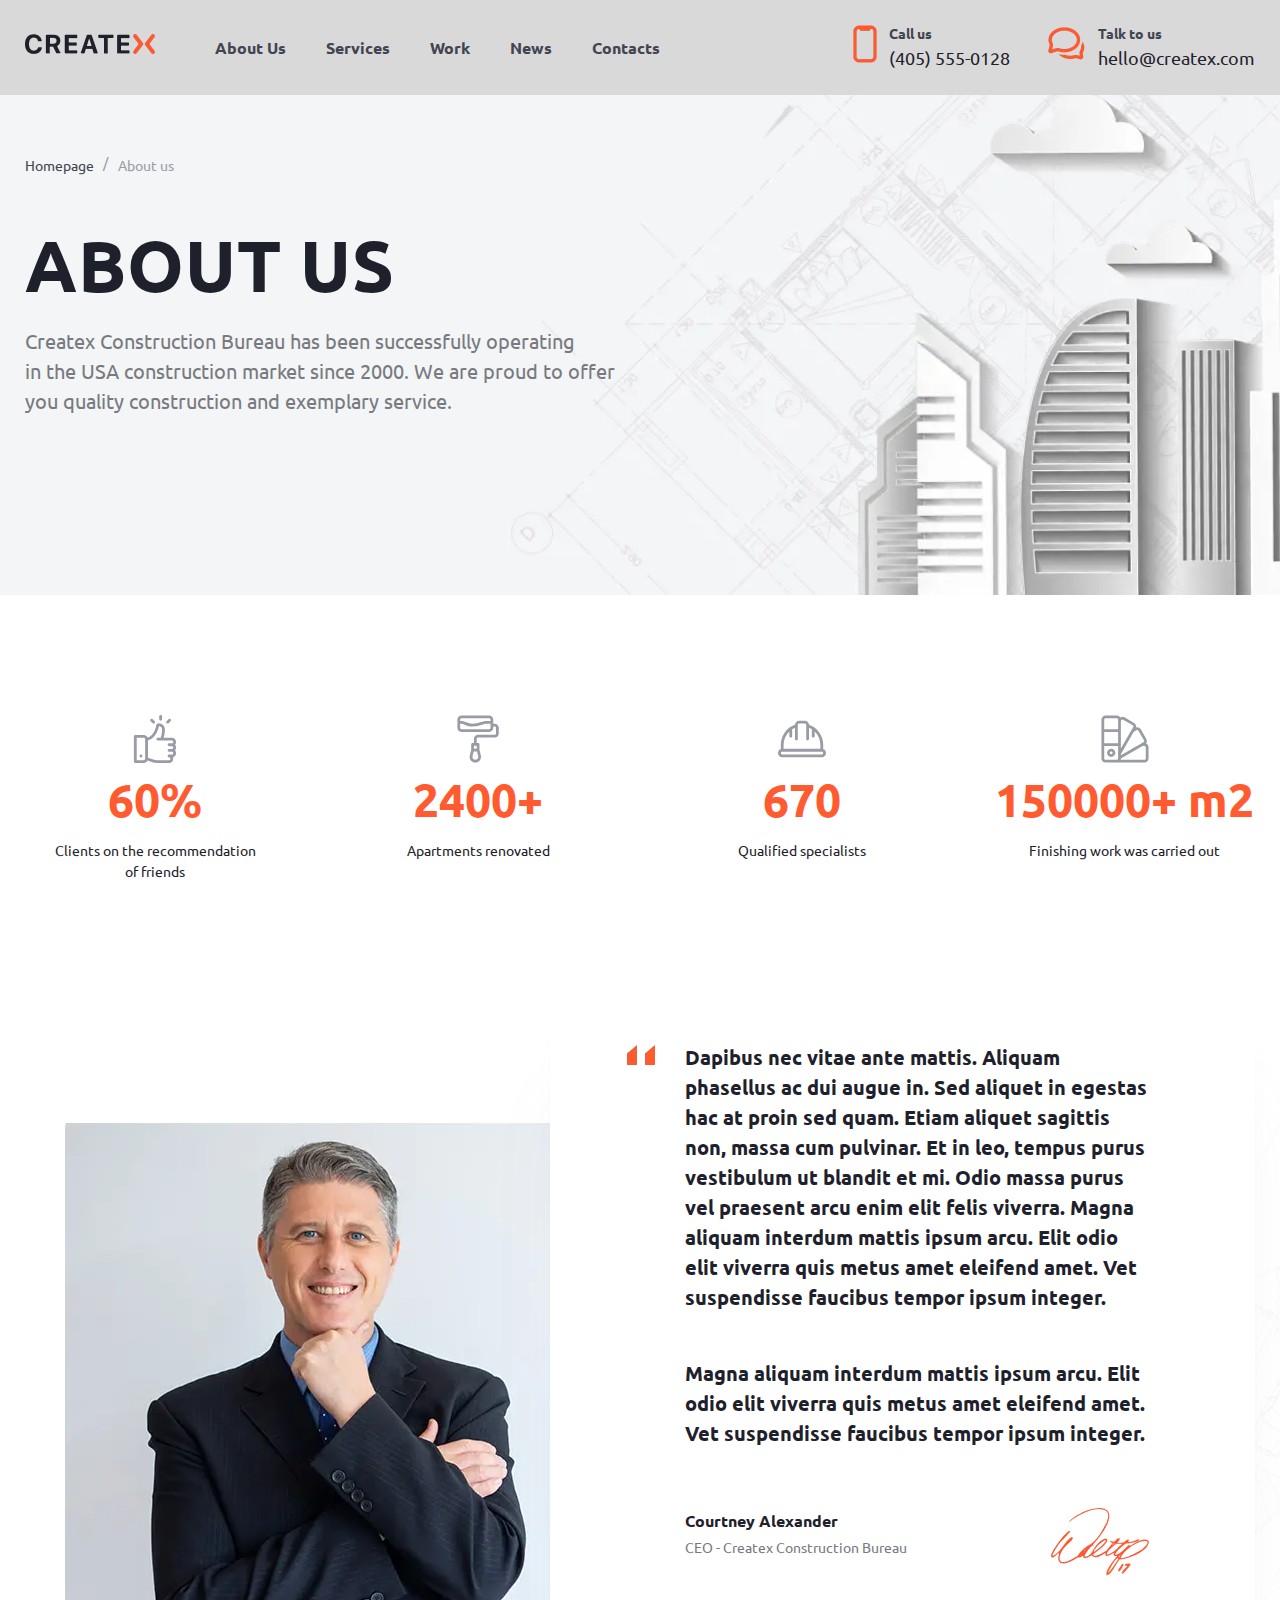
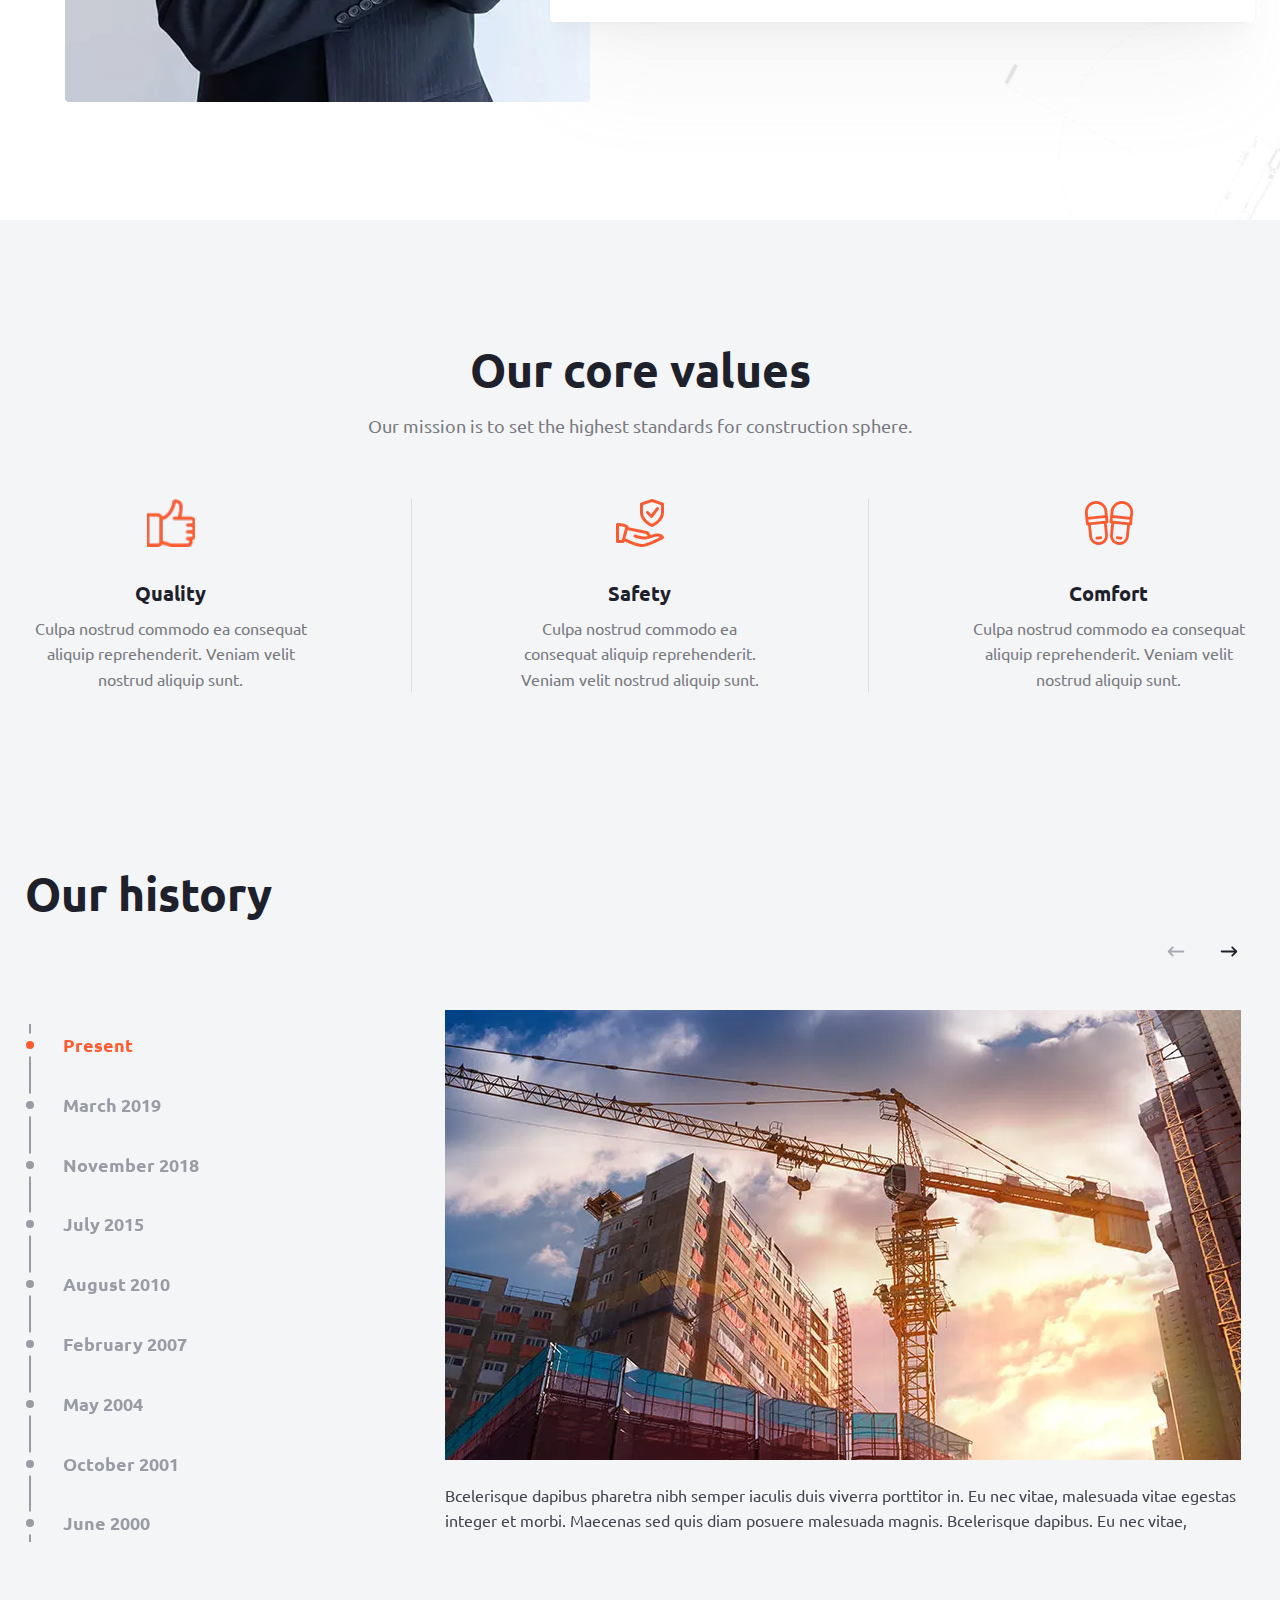
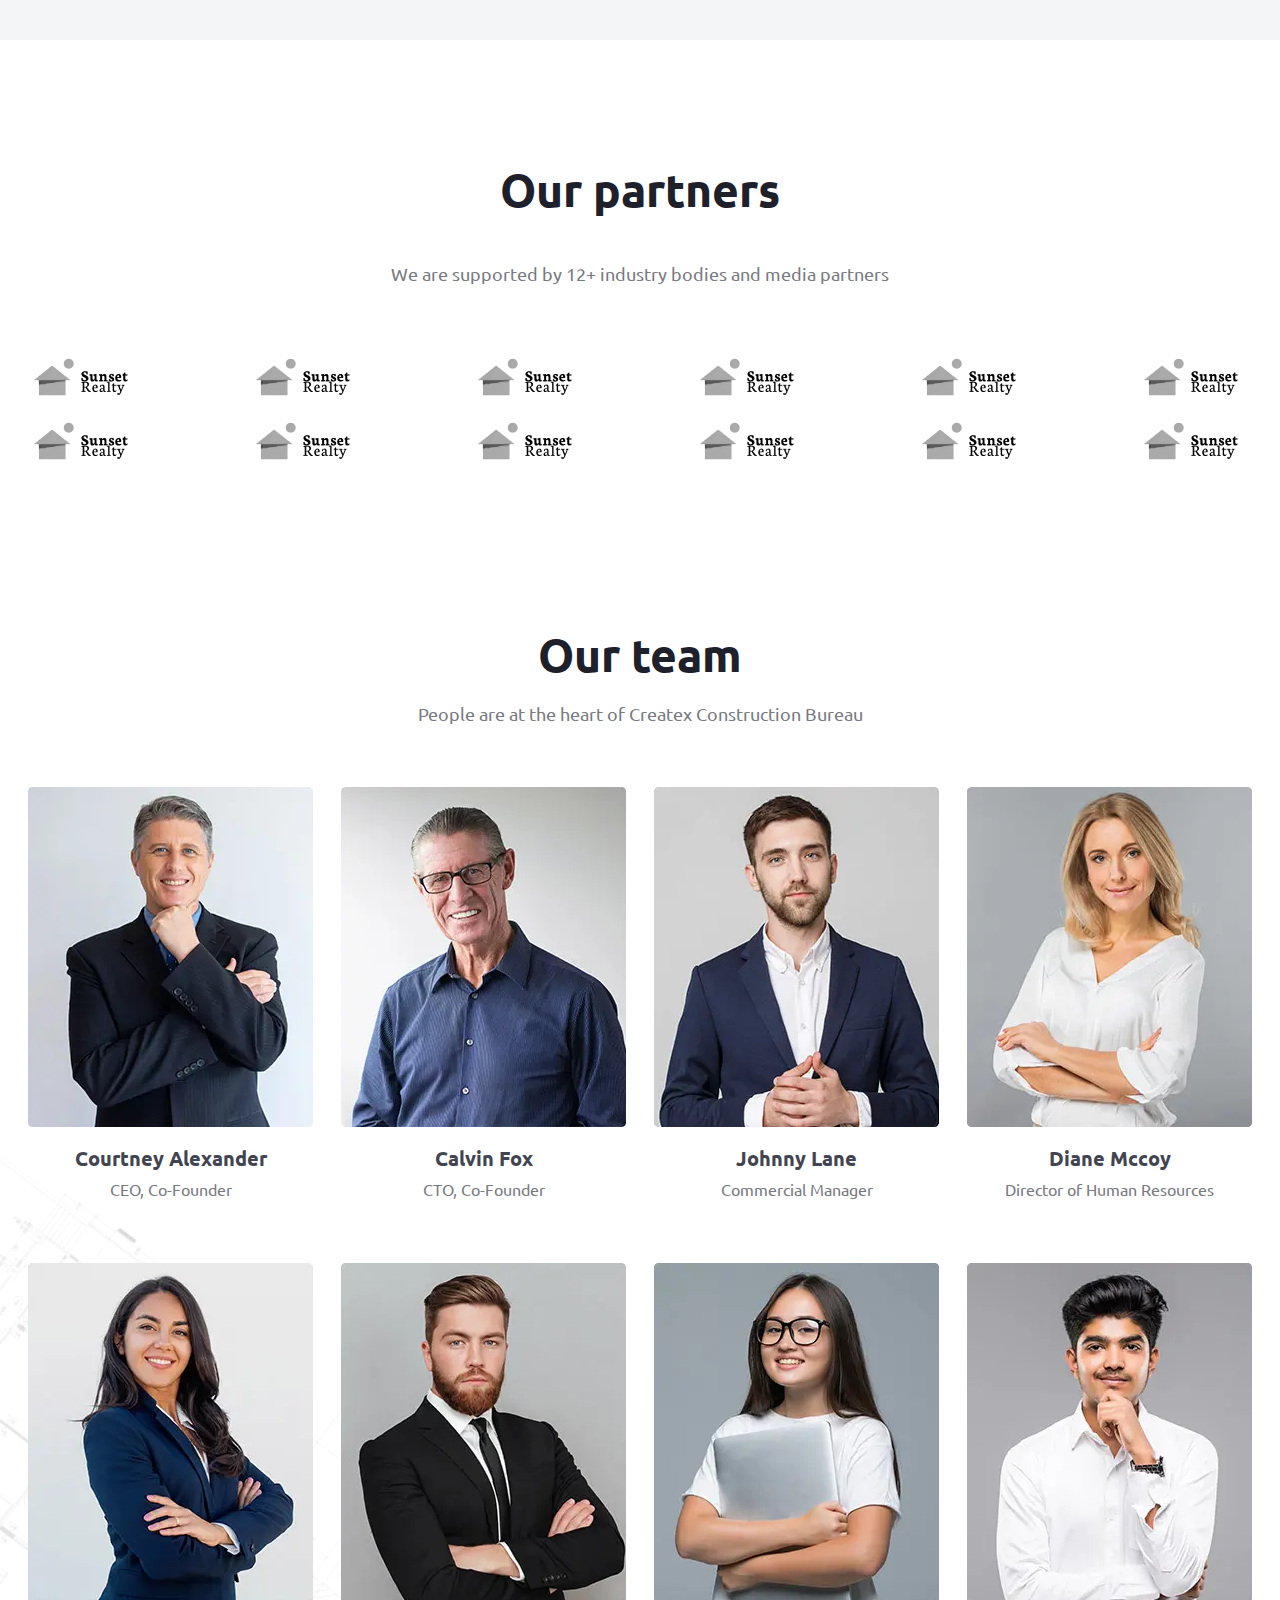
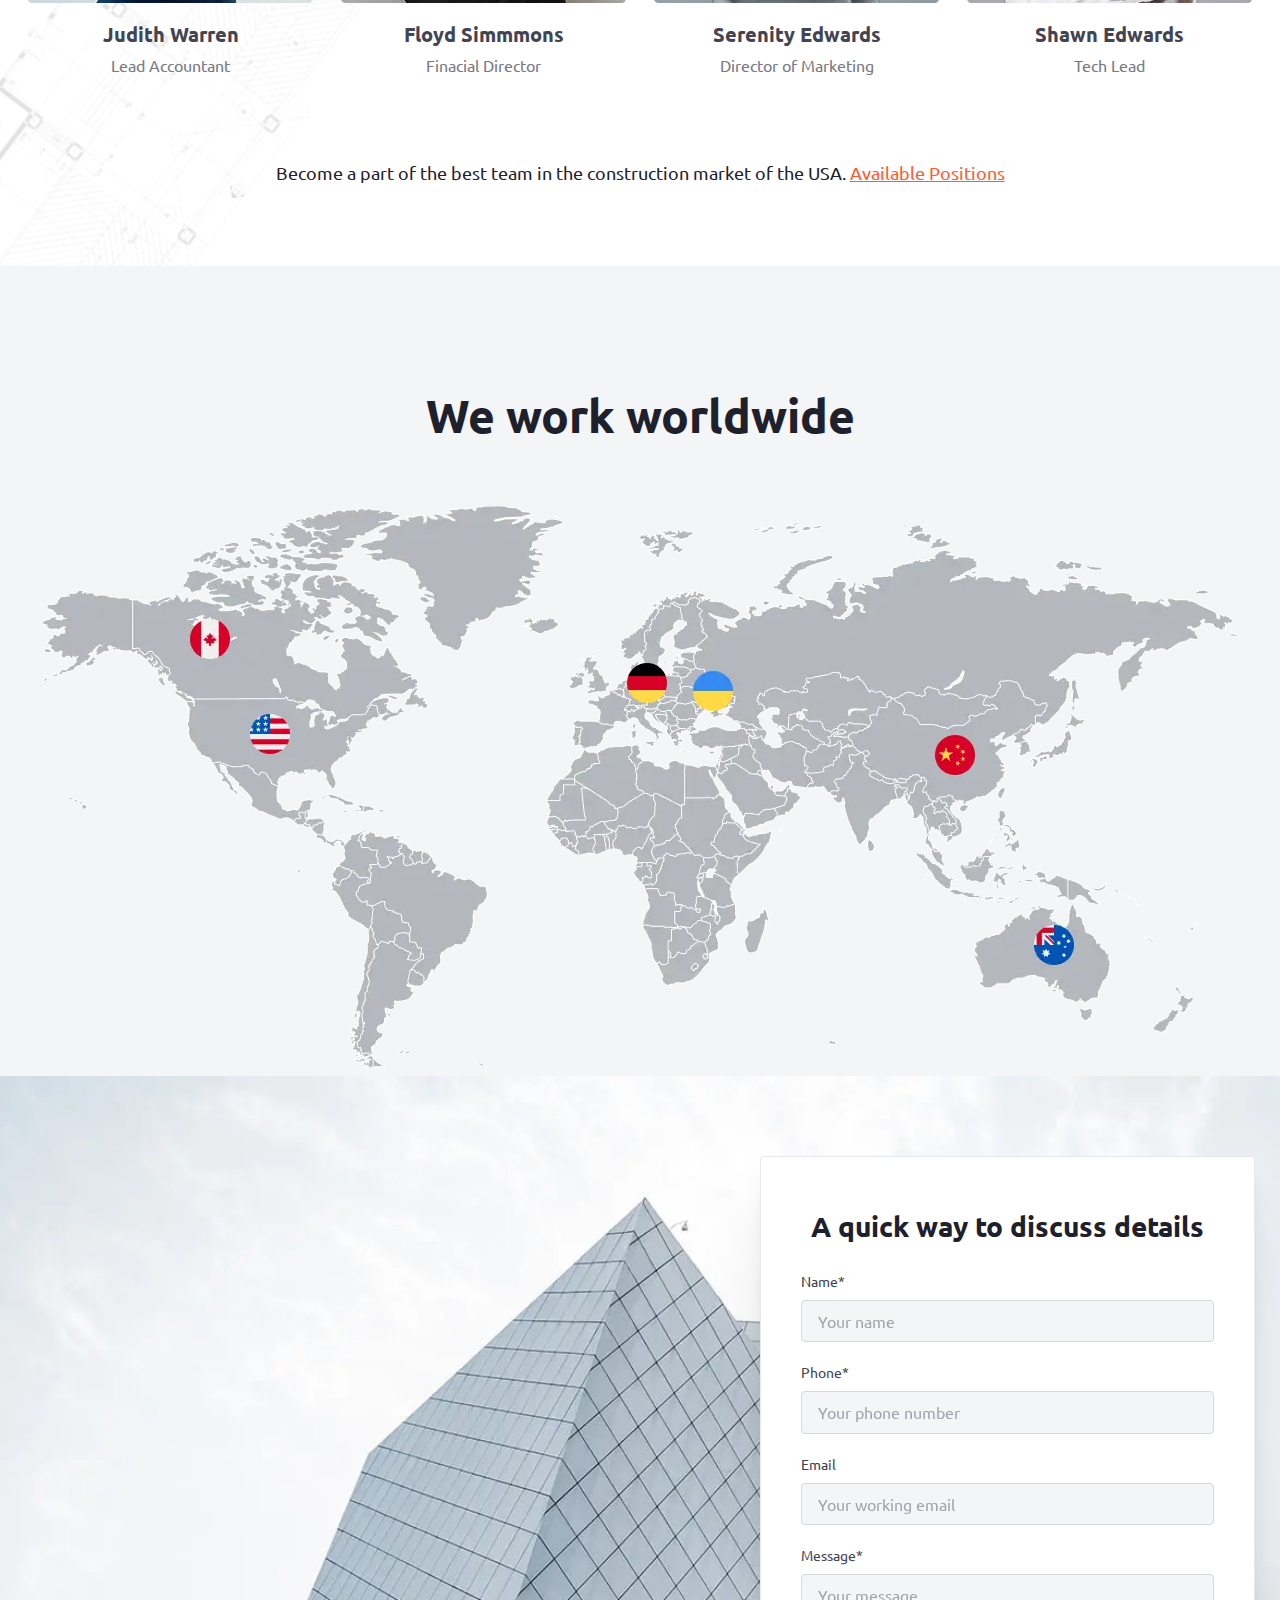
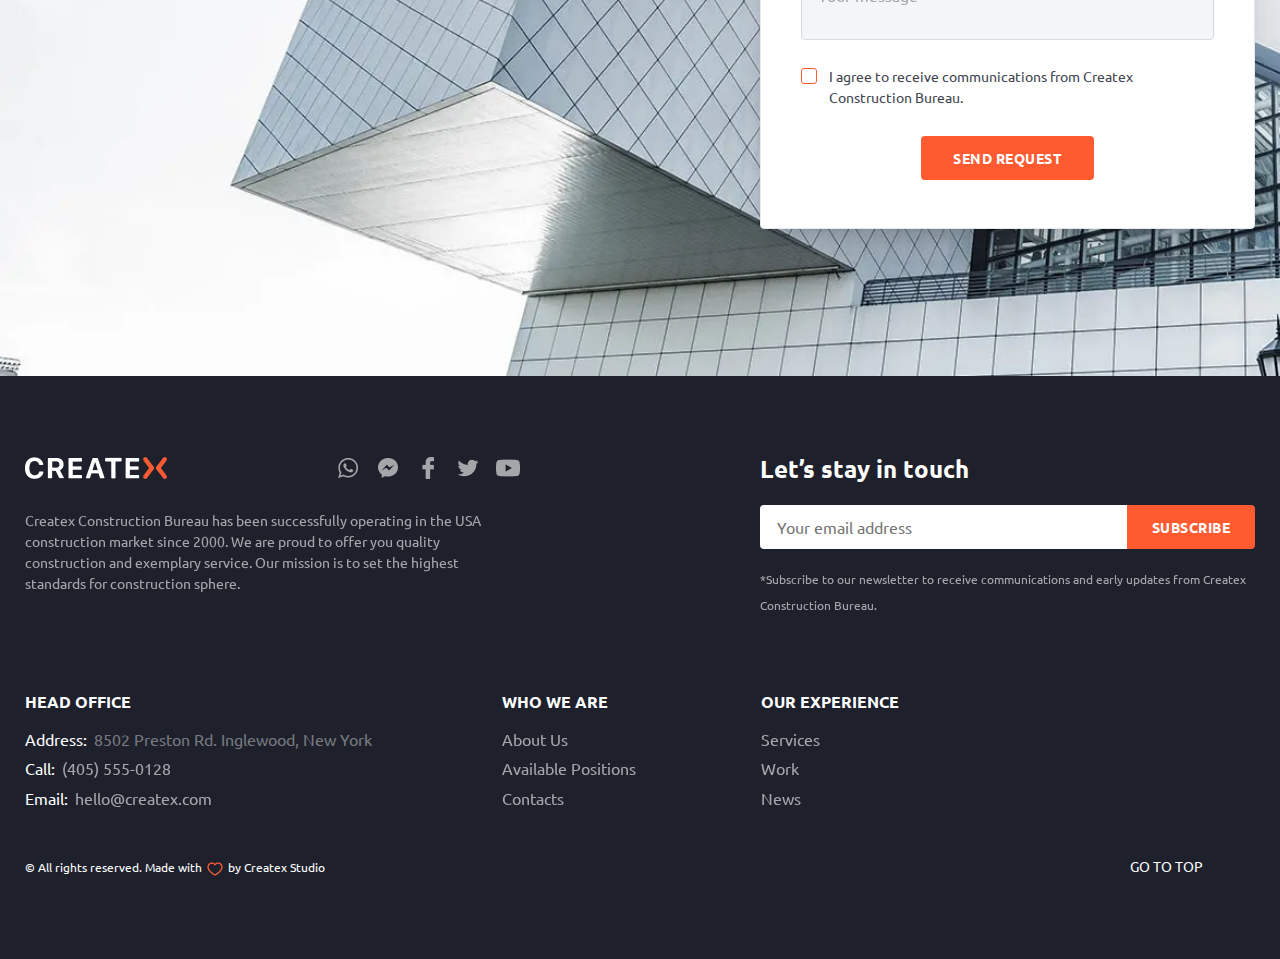
==== commit 3a50a508: "Add files via upload" ====
--- a/about.html
+++ b/about.html
@@ -6,6 +6,13 @@
   <meta http-equiv="X-UA-Compatible" content="IE=edge">   <meta name="viewport" content="width=device-width, initial-scale=1.0">   <title>О нас</title>+  <link rel="apple-touch-icon" sizes="72x72" href="images/apple-touch-icon.png">+  <link rel="icon" type="image/png" sizes="32x32" href="images/favicon-32x32.png">+  <link rel="icon" type="image/png" sizes="16x16" href="images/favicon-16x16.png">+  <link rel="manifest" href="images/site.webmanifest">+  <link rel="mask-icon" href="images/safari-pinned-tab.svg" color="#5bbad5">+  <meta name="msapplication-TileColor" content="#da532c">+  <meta name="theme-color" content="#ffffff">   <link rel="preconnect" href="https://fonts.googleapis.com">   <link rel="preconnect" href="https://fonts.gstatic.com" crossorigin>   <link href="https://fonts.googleapis.com/css2?family=Ubuntu:wght@400;700&display=swap" rel="stylesheet">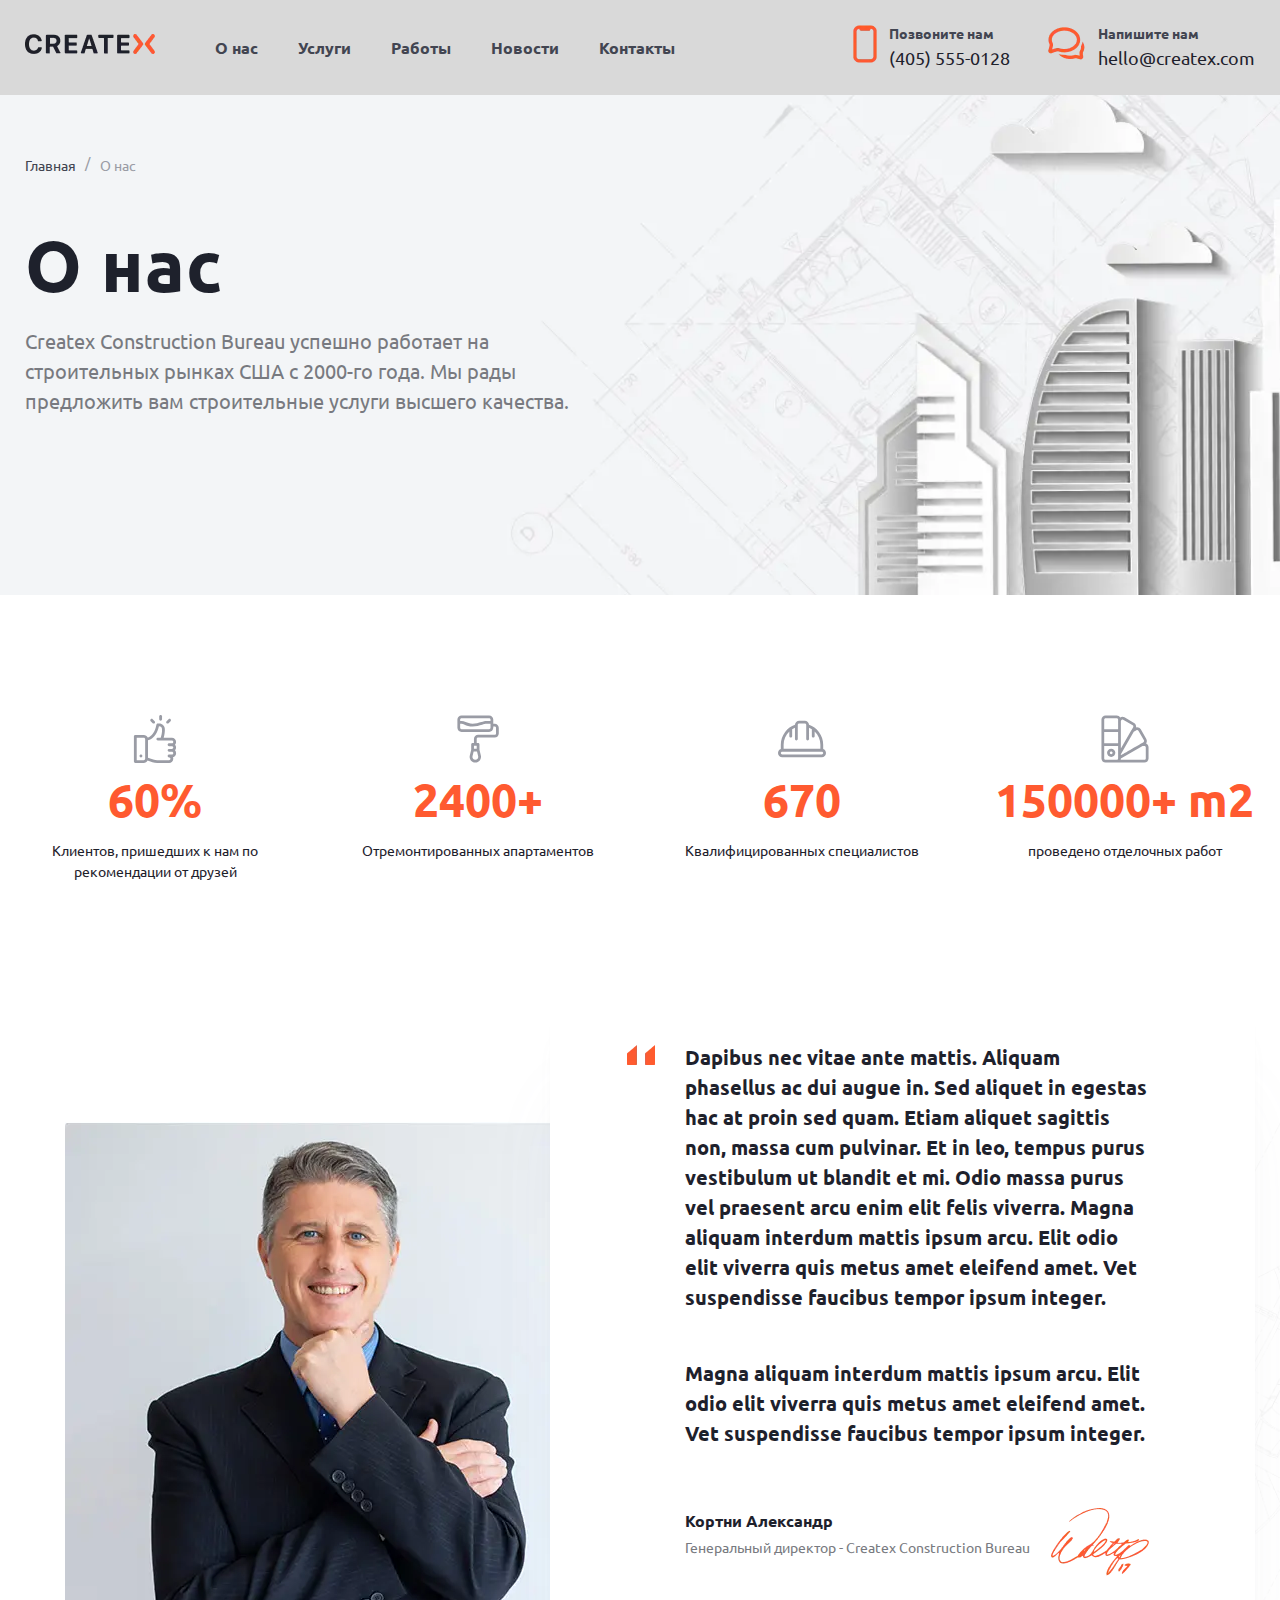
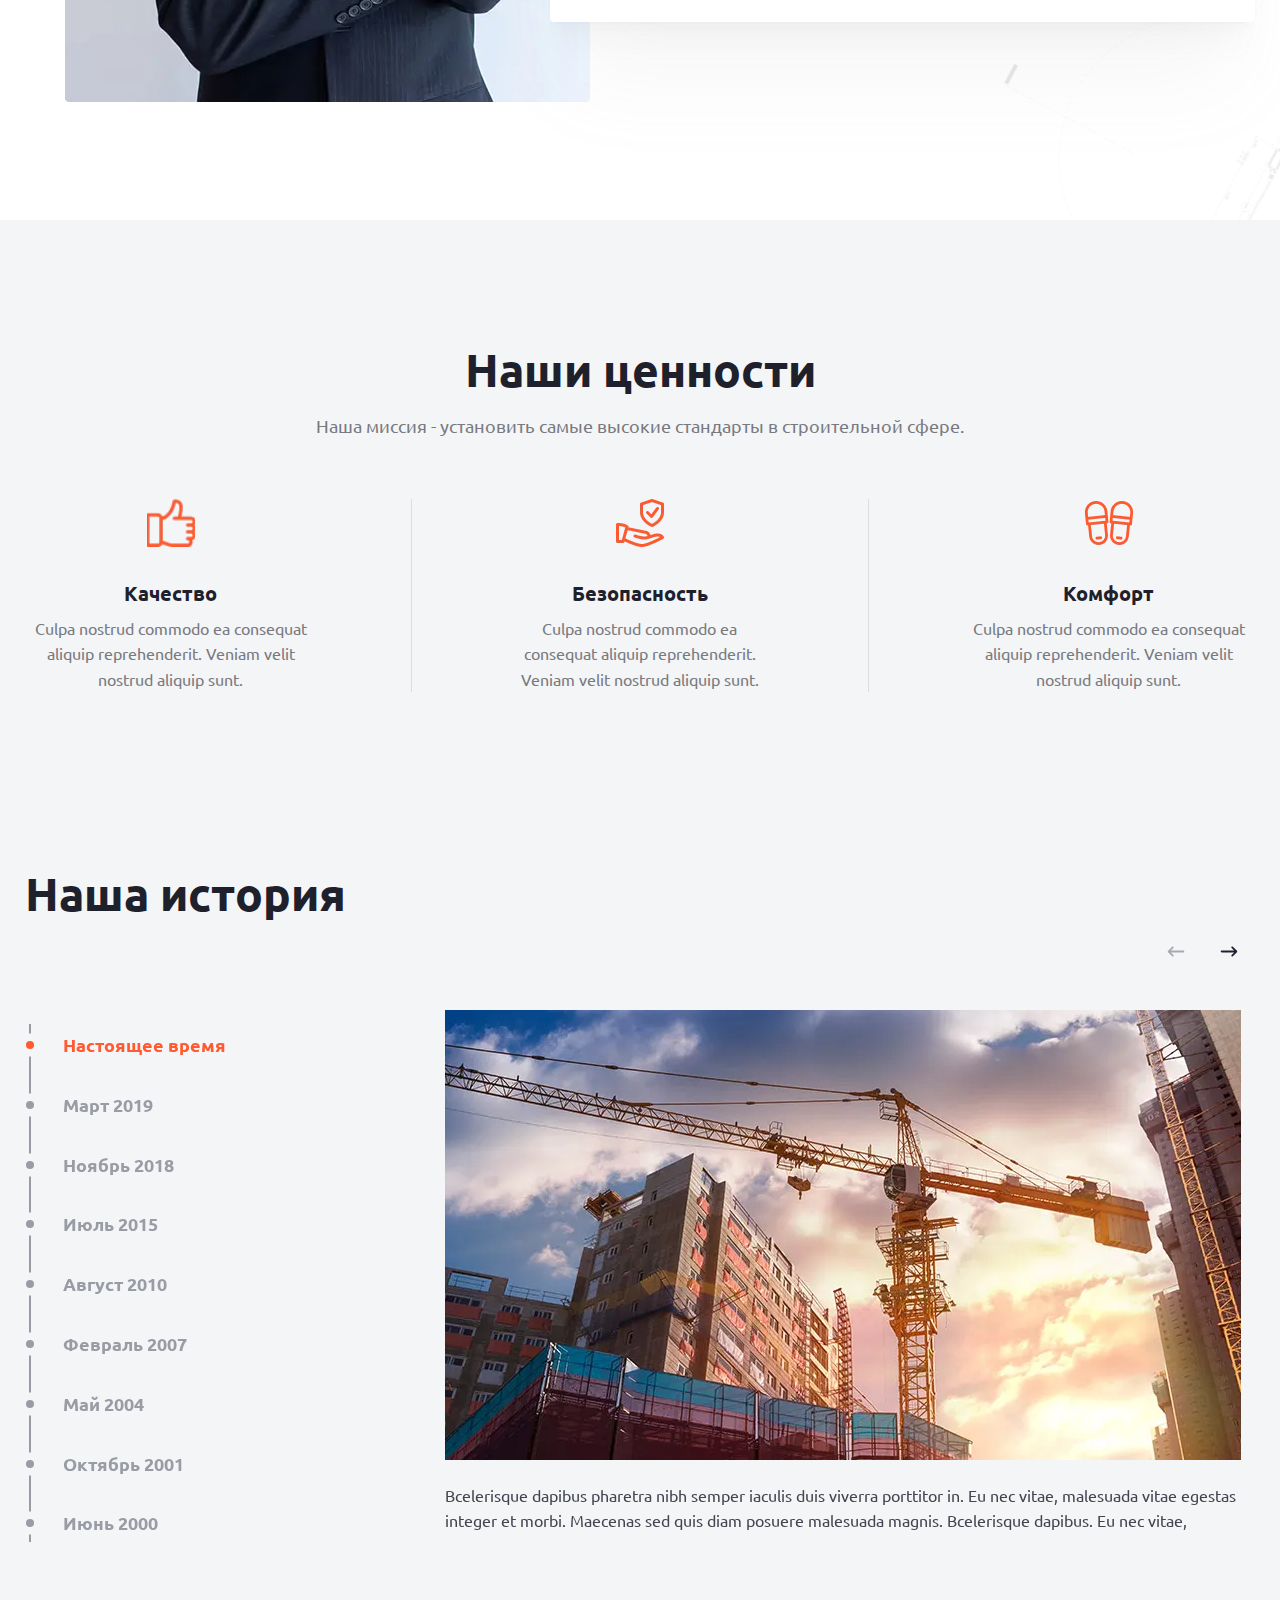
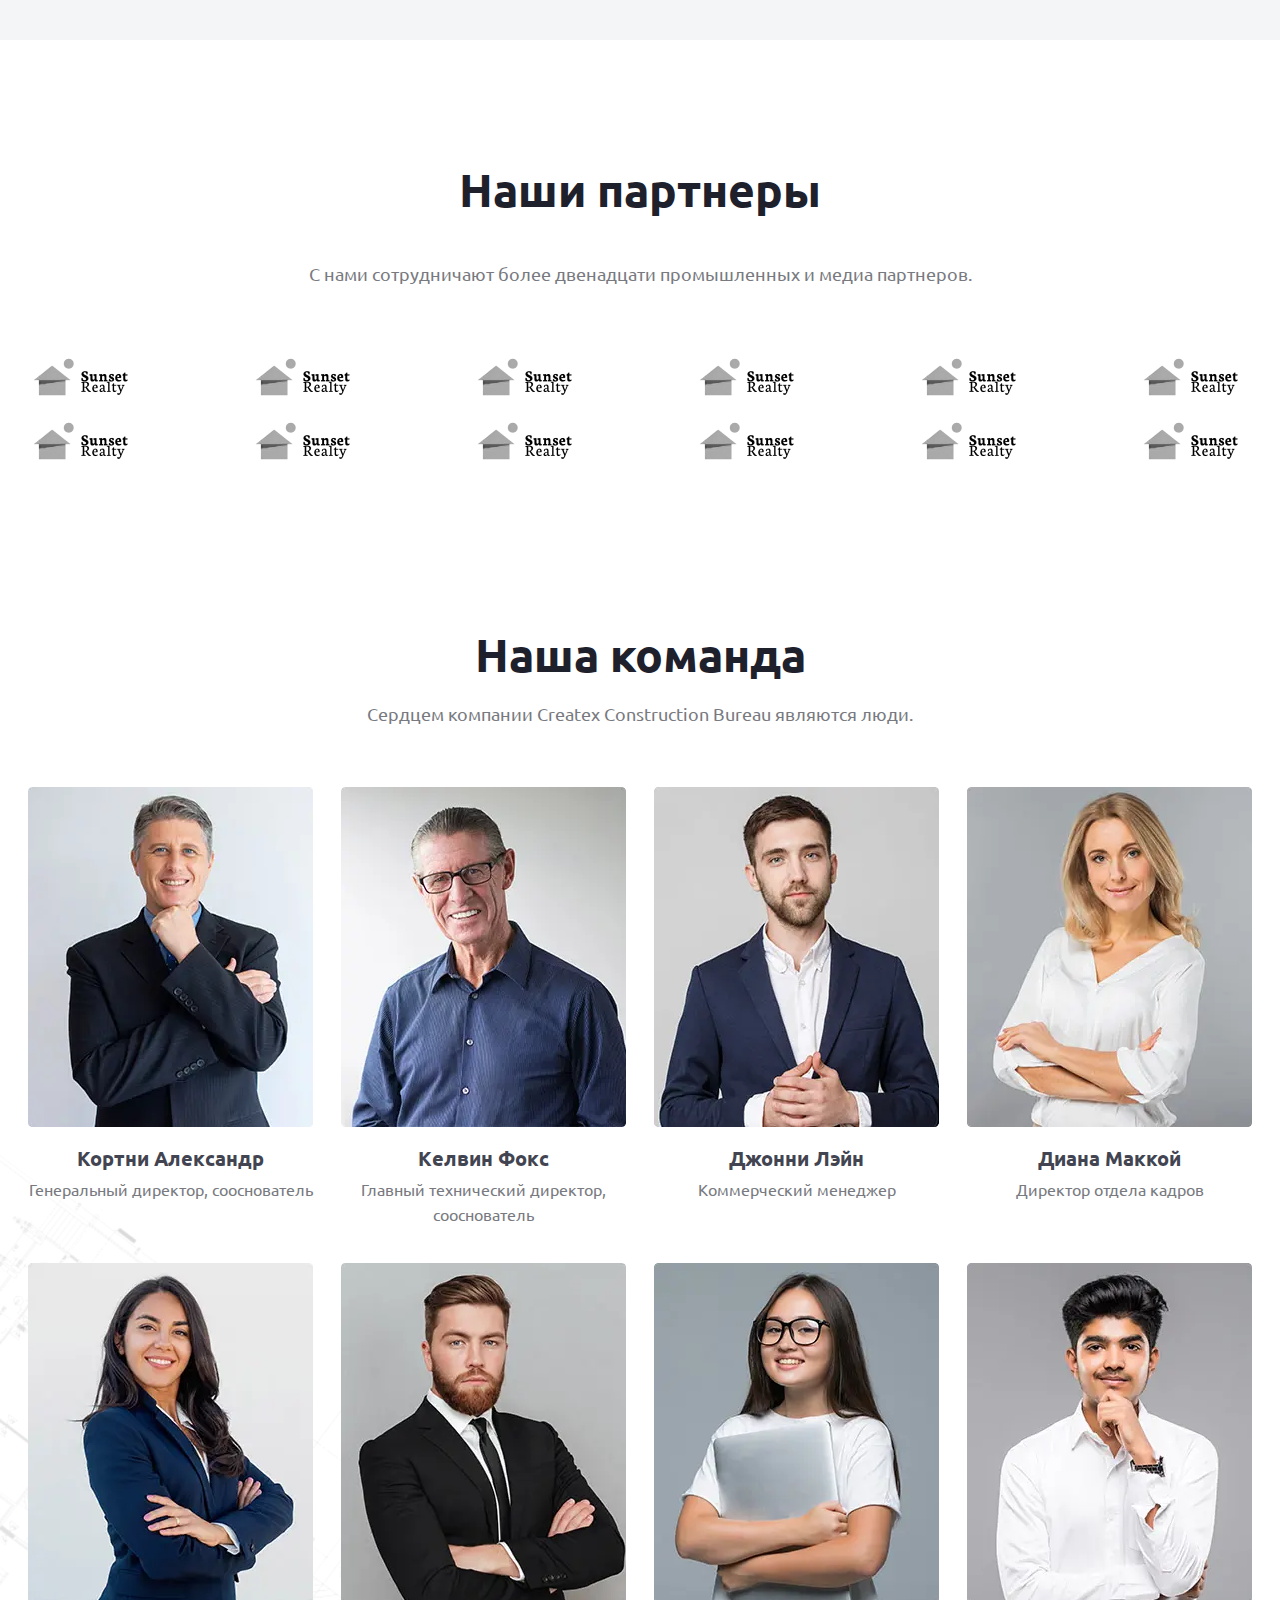
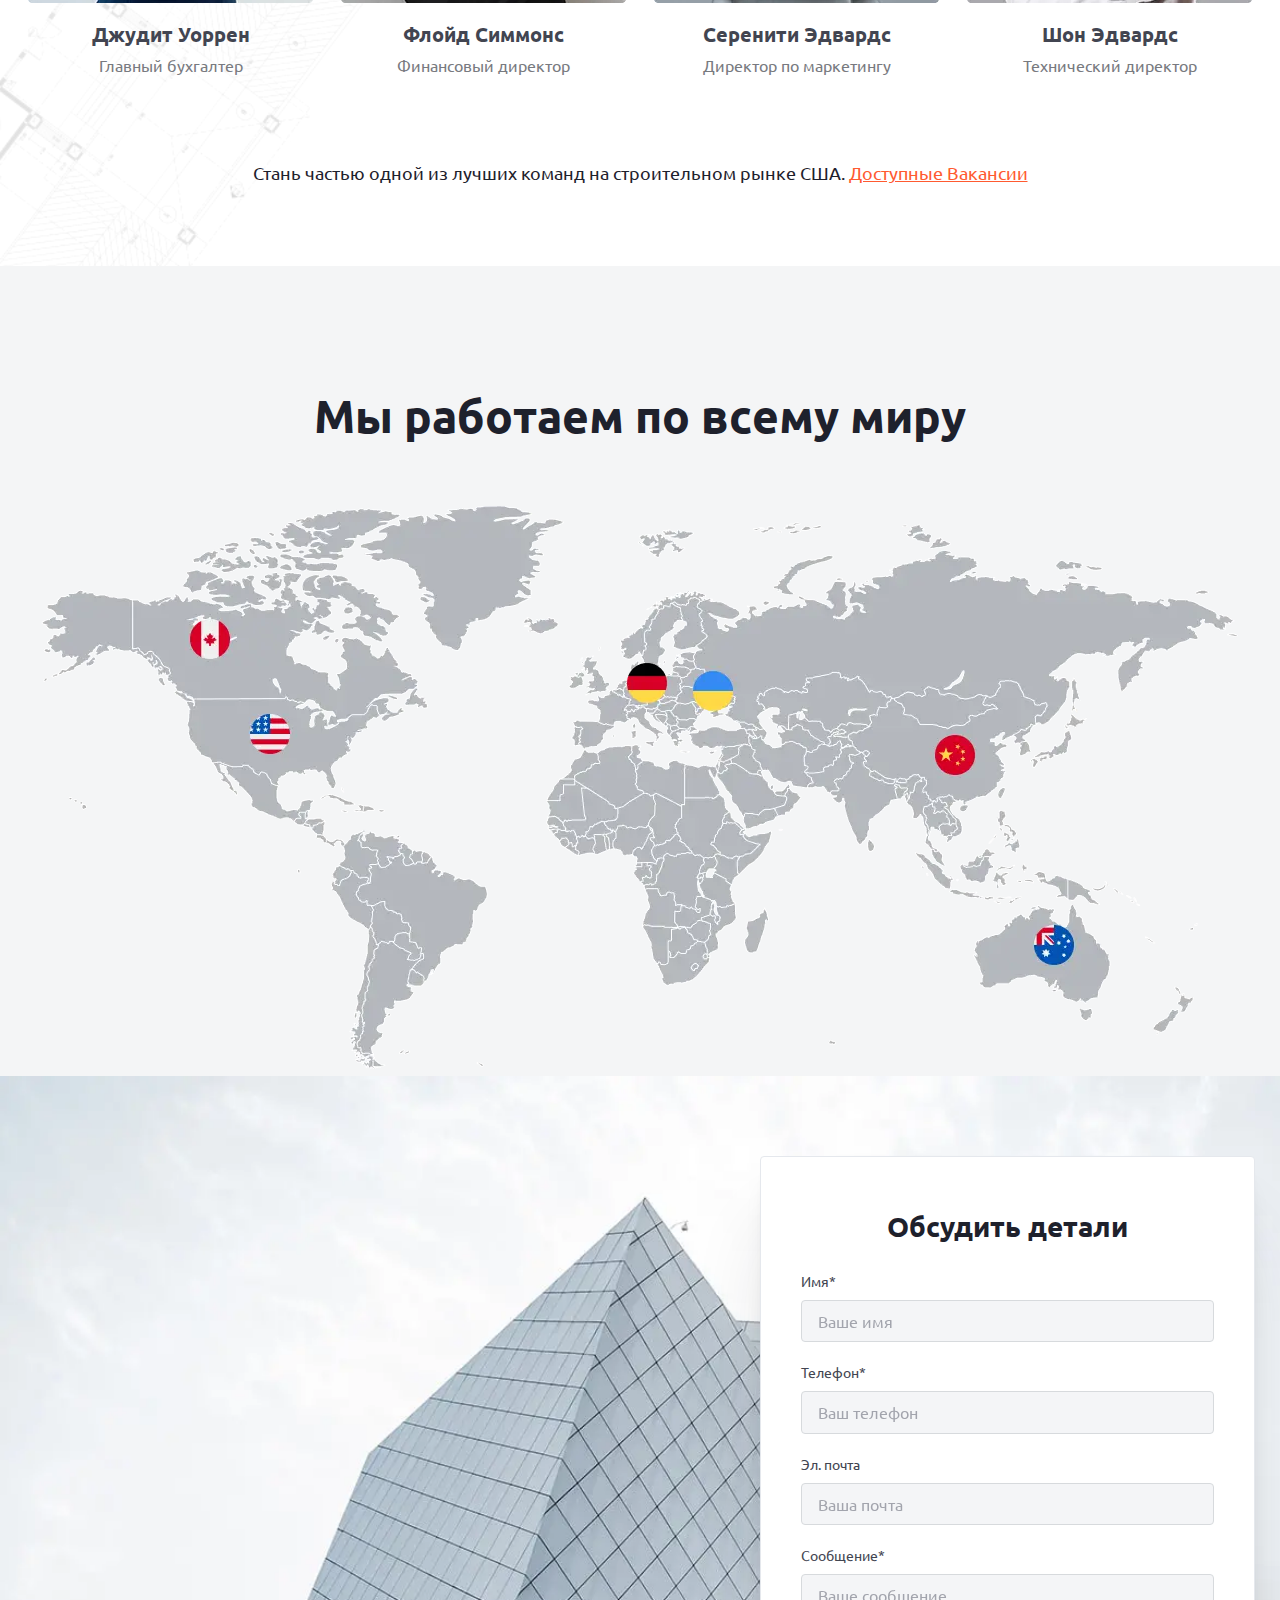
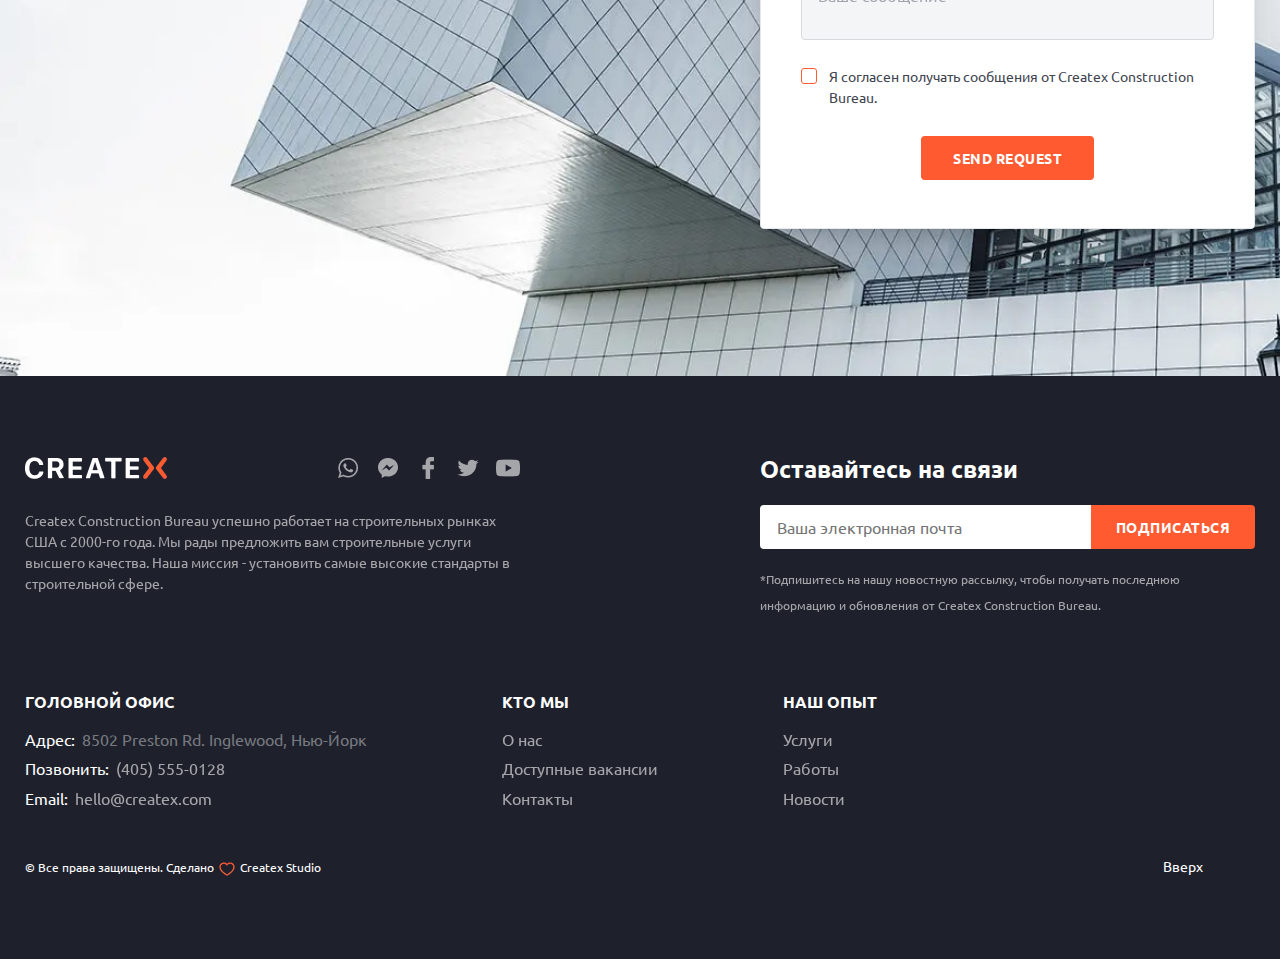
==== commit 6c8dd443: "Add files via upload" ====
--- a/about.html
+++ b/about.html
@@ -29,26 +29,26 @@
       </a>       <nav class="header__menu">         <ul class="header__menu-list menu-list">-          <li class="menu-list__item"><a class="menu-list__link" href="about.html">About Us</a></li>-          <li class="menu-list__item"><a class="menu-list__link" href="services.html">Services</a></li>-          <li class="menu-list__item"><a class="menu-list__link" href="work.html">Work</a>+          <li class="menu-list__item"><a class="menu-list__link" href="about.html">О нас</a></li>+          <li class="menu-list__item"><a class="menu-list__link" href="services.html">Услуги</a></li>+          <li class="menu-list__item"><a class="menu-list__link" href="work.html">Работы</a>           </li>-          <li class="menu-list__item"><a class="menu-list__link" href="news.html">News</a></li>-          <li class="menu-list__item"><a class="menu-list__link" href="contacts.html">Contacts</a></li>+          <li class="menu-list__item"><a class="menu-list__link" href="news.html">Новости</a></li>+          <li class="menu-list__item"><a class="menu-list__link" href="contacts.html">Контакты</a></li>         </ul>       </nav>       <div class="header__contacts">         <div class="header__contacts-item header__contacts-phone header-phone">           <picture><source srcset="images/phone-icon.webp" type="image/webp"><img class="header-phone__icon" src="images/phone-icon.png" alt=""></picture>           <div class="header-phone__info">-            <span class="header-phone__text">Call us</span>+            <span class="header-phone__text">Позвоните нам</span>             <a class="header-phone__number" href="tel:4055550128">(405) 555-0128</a>           </div>         </div>         <div class="header__contacts-item header__contacts-email header-email">           <picture><source srcset="images/talk-icon.webp" type="image/webp"><img class="header-email__icon" src="images/talk-icon.png" alt=""></picture>           <div class="header-email__info">-            <span class="header-email__text">Talk to us</span>+            <span class="header-email__text">Напишите нам</span>             <a class="header-email__address" href="mailto::4055550128">hello@createx.com</a>           </div>         </div>@@ -68,18 +68,18 @@
             <div class="breadcrumbs__inner">               <ul class="breadcrumbs__list">                 <li class="breadcrumbs__list-item">-                  <a class="breadcrumbs__link" href="index.html">Homepage</a>+                  <a class="breadcrumbs__link" href="index.html">Главная</a>                 </li>                 <li class="breadcrumbs__list-item">-                  <a class="breadcrumbs__link" href="#">About us</a>+                  <a class="breadcrumbs__link" href="#">О нас</a>                 </li>               </ul>             </div>           </div>-          <h1 class="main-section__title page-title about-title">ABOUT US</h1>-          <p class="main-section__text page-title__text">Createx Construction Bureau has been successfully operating-            in the USA construction market since 2000. We are proud to-            offer you quality construction and exemplary service.</p>+          <h1 class="main-section__title page-title about-title">О нас</h1>+          <p class="main-section__text page-title__text">Createx Construction Bureau успешно работает на строительных+            рынках США с 2000-го года. Мы рады предложить вам+            строительные услуги высшего качества.</p>         </div>       </section>       <section class="advantages">@@ -100,14 +100,14 @@
                   d="M39.569 4.21267C39.0199 3.66348 38.1295 3.66348 37.5803 4.21267L35.5916 6.2013C35.0424 6.75049 35.0424 7.64083 35.5916 8.19002C36.1407 8.73921 37.0311 8.7393 37.5803 8.19011L39.569 6.20139C40.1182 5.6522 40.1182 4.76186 39.569 4.21267Z" />               </svg>               <span class="advantages-card__number">60%</span>-              <span class="advantages-card__descr">Clients on the recommendation of friends</span>+              <span class="advantages-card__descr">Клиентов, пришедших к нам по рекомендации от друзей</span>             </div>             <div class="advantages-card">               <svg class="advantages-card__icon">                 <use href="sprite.svg#services-icon-4"></use>               </svg>               <span class="advantages-card__number">2400+</span>-              <span class="advantages-card__descr">Apartments renovated</span>+              <span class="advantages-card__descr">Отремонтированных апартаментов</span>             </div>             <div class="advantages-card">               <svg class="advantages-card__icon" width="48" height="48" viewBox="0 0 48 48"@@ -116,14 +116,14 @@
                   d="M45.1875 34.0856V29.625C45.1875 24.9949 43.6945 20.594 40.87 16.8982C38.3629 13.6176 34.8964 11.1016 31.026 9.73163C30.9183 7.50066 29.0697 5.71875 26.8125 5.71875H21.1875C18.9303 5.71875 17.0817 7.50066 16.974 9.73163C13.1036 11.1016 9.63713 13.6176 7.12997 16.8982C4.30547 20.594 2.8125 24.9949 2.8125 29.625V34.0856C1.17572 34.6661 0 36.2292 0 38.0625C0 40.3887 1.89253 42.2812 4.21875 42.2812H43.7812C46.1075 42.2812 48 40.3887 48 38.0625C48 36.2292 46.8243 34.6661 45.1875 34.0856ZM5.625 29.625C5.625 24.554 7.79119 19.8068 11.3438 16.4198V21.1875C11.3438 21.9641 11.9734 22.5938 12.75 22.5938C13.5266 22.5938 14.1562 21.9641 14.1562 21.1875V14.2141C15.0424 13.6484 15.9822 13.1549 16.9688 12.7442V24C16.9688 24.7766 17.5984 25.4062 18.375 25.4062C19.1516 25.4062 19.7812 24.7766 19.7812 24V10.7749C19.7813 10.771 19.7812 10.7672 19.7812 10.7633V9.9375C19.7812 9.16209 20.4121 8.53125 21.1875 8.53125H26.8125C27.5879 8.53125 28.2188 9.16209 28.2188 9.9375V10.763C28.2188 10.767 28.2187 10.7709 28.2188 10.775V24C28.2188 24.7766 28.8484 25.4062 29.625 25.4062C30.4016 25.4062 31.0312 24.7766 31.0312 24V12.7442C32.0178 13.155 32.9576 13.6485 33.8438 14.2141V21.1875C33.8438 21.9641 34.4734 22.5938 35.25 22.5938C36.0266 22.5938 36.6562 21.9641 36.6562 21.1875V16.4198C40.2088 19.8068 42.375 24.554 42.375 29.625V33.8438H5.625V29.625ZM43.7812 39.4688H4.21875C3.44334 39.4688 2.8125 38.8379 2.8125 38.0625C2.8125 37.2871 3.44334 36.6562 4.21875 36.6562H43.7812C44.5567 36.6562 45.1875 37.2871 45.1875 38.0625C45.1875 38.8379 44.5567 39.4688 43.7812 39.4688Z" />               </svg>               <span class="advantages-card__number">670</span>-              <span class="advantages-card__descr">Qualified specialists</span>+              <span class="advantages-card__descr">Квалифицированных специалистов</span>             </div>             <div class="advantages-card">               <svg class="advantages-card__icon">                 <use href="sprite.svg#services-icon-3"></use>               </svg>               <span class="advantages-card__number">150000+ m2</span>-              <span class="advantages-card__descr">Finishing work was carried out</span>+              <span class="advantages-card__descr">проведено отделочных работ</span>             </div>           </div>         </div>@@ -150,8 +150,8 @@
               </blockquote>               <div class="quote__footer">                 <div class="quote__author">-                  <span class="quote__author-name">Courtney Alexander</span>-                  <span class="quote__author-job">CEO - Createx Construction Bureau</span>+                  <span class="quote__author-name">Кортни Александр</span>+                  <span class="quote__author-job">Генеральный директор - Createx Construction Bureau</span>                 </div>                 <picture><source srcset="images/about/sign.webp" type="image/webp"><img class="quote__sign" src="images/about/sign.png" alt=""></picture>               </div>@@ -161,25 +161,25 @@
       </div>       <section class="values about-values">         <div class="container">-          <h2 class="values__title section-title">Our core values</h2>-          <p class="values__title-text section-title__text">Our mission is to set the highest standards for construction-            sphere.</p>+          <h2 class="values__title section-title">Наши ценности</h2>+          <p class="values__title-text section-title__text">Наша миссия - установить самые высокие стандарты в+            строительной сфере.</p>           <div class="values__inner">             <div class="values-box">               <picture><source srcset="images/vlaues-icon-1.webp" type="image/webp"><img class="values-box__icon" src="images/vlaues-icon-1.png" alt=""></picture>-              <h5 class="values-box__title">Quality</h5>+              <h5 class="values-box__title">Качество</h5>               <p class="values-box__text">Culpa nostrud commodo ea consequat aliquip reprehenderit. Veniam velit nostrud                 aliquip sunt.</p>             </div>             <div class="values-box">               <picture><source srcset="images/vlaues-icon-2.webp" type="image/webp"><img class="values-box__icon" src="images/vlaues-icon-2.png" alt=""></picture>-              <h5 class="values-box__title">Safety</h5>+              <h5 class="values-box__title">Безопасность</h5>               <p class="values-box__text">Culpa nostrud commodo ea consequat aliquip reprehenderit. Veniam velit nostrud                 aliquip sunt.</p>             </div>             <div class="values-box">               <picture><source srcset="images/vlaues-icon-3.webp" type="image/webp"><img class="values-box__icon" src="images/vlaues-icon-3.png" alt=""></picture>-              <h5 class="values-box__title">Comfort</h5>+              <h5 class="values-box__title">Комфорт</h5>               <p class="values-box__text">Culpa nostrud commodo ea consequat aliquip reprehenderit. Veniam velit nostrud                 aliquip sunt.</p>             </div>@@ -188,7 +188,7 @@
       </section>       <section class="history">         <div class="container">-          <h2 class="history__title section-title">Our history</h2>+          <h2 class="history__title section-title">Наша история</h2>           <div class="history-swiper__inner">             <div class="mySwiper2 history-swiper2">               <div class="swiper-controls">@@ -285,31 +285,31 @@
             <div thumbsSlider class="mySwiper history-swiper">               <div class="swiper-wrapper">                 <div class="swiper-slide history-swiper__slide">-                  <p class="history-swiper__slide-text">Present</p>-                </div>-                <div class="swiper-slide history-swiper__slide">-                  <p class="history-swiper__slide-text">March 2019</p>-                </div>-                <div class="swiper-slide history-swiper__slide">-                  <p class="history-swiper__slide-text">November 2018</p>-                </div>-                <div class="swiper-slide history-swiper__slide">-                  <p class="history-swiper__slide-text">July 2015</p>-                </div>-                <div class="swiper-slide history-swiper__slide">-                  <p class="history-swiper__slide-text">August 2010</p>-                </div>-                <div class="swiper-slide history-swiper__slide">-                  <p class="history-swiper__slide-text">February 2007</p>-                </div>-                <div class="swiper-slide history-swiper__slide">-                  <p class="history-swiper__slide-text">May 2004</p>-                </div>-                <div class="swiper-slide history-swiper__slide">-                  <p class="history-swiper__slide-text">October 2001</p>-                </div>-                <div class="swiper-slide history-swiper__slide">-                  <p class="history-swiper__slide-text">June 2000</p>+                  <p class="history-swiper__slide-text">Настоящее время</p>+                </div>+                <div class="swiper-slide history-swiper__slide">+                  <p class="history-swiper__slide-text">Март 2019</p>+                </div>+                <div class="swiper-slide history-swiper__slide">+                  <p class="history-swiper__slide-text">Ноябрь 2018</p>+                </div>+                <div class="swiper-slide history-swiper__slide">+                  <p class="history-swiper__slide-text">Июль 2015</p>+                </div>+                <div class="swiper-slide history-swiper__slide">+                  <p class="history-swiper__slide-text">Август 2010</p>+                </div>+                <div class="swiper-slide history-swiper__slide">+                  <p class="history-swiper__slide-text">Февраль 2007</p>+                </div>+                <div class="swiper-slide history-swiper__slide">+                  <p class="history-swiper__slide-text">Май 2004</p>+                </div>+                <div class="swiper-slide history-swiper__slide">+                  <p class="history-swiper__slide-text">Октябрь 2001</p>+                </div>+                <div class="swiper-slide history-swiper__slide">+                  <p class="history-swiper__slide-text">Июнь 2000</p>                 </div>               </div>             </div>@@ -318,8 +318,9 @@
       </section>       <section class="partners about-partners">         <div class="container">-          <h2 class="partners__title section-title">Our partners</h2>-          <p class="partners__title-text section-title__text">We are supported by 12+ industry bodies and media partners+          <h2 class="partners__title section-title">Наши партнеры</h2>+          <p class="partners__title-text section-title__text">С нами сотрудничают более двенадцати промышленных и медиа+            партнеров.           </p>           <div class="partners__inner">             <div class="partners__image-wrapper">@@ -363,8 +364,9 @@
       </section>       <section class="team">         <div class="container">-          <h2 class="team__title section-title">Our team</h2>-          <p class="team__title-text section-title__text">People are at the heart of Createx Construction Bureau</p>+          <h2 class="team__title section-title">Наша команда</h2>+          <p class="team__title-text section-title__text">Сердцем компании Createx Construction Bureau являются люди.+          </p>           <div class="team__list">             <div class="team-list__item team-item">               <div class="team-item__image">@@ -388,8 +390,8 @@
                 </ul>               </div>               <div class="team-item__info">-                <span class="team-item__name">Courtney Alexander</span>-                <span class="team-item__job">CEO, Co-Founder</span>+                <span class="team-item__name">Кортни Александр</span>+                <span class="team-item__job">Генеральный директор, сооснователь</span>               </div>             </div>             <div class="team-list__item team-item">@@ -414,8 +416,8 @@
                 </ul>               </div>               <div class="team-item__info">-                <span class="team-item__name">Calvin Fox</span>-                <span class="team-item__job">CTO, Co-Founder</span>+                <span class="team-item__name">Келвин Фокс</span>+                <span class="team-item__job">Главный технический директор, сооснователь</span>               </div>             </div>             <div class="team-list__item team-item">@@ -440,8 +442,8 @@
                 </ul>               </div>               <div class="team-item__info">-                <span class="team-item__name">Johnny Lane</span>-                <span class="team-item__job">Commercial Manager</span>+                <span class="team-item__name">Джонни Лэйн</span>+                <span class="team-item__job">Коммерческий менеджер</span>               </div>             </div>             <div class="team-list__item team-item">@@ -466,8 +468,8 @@
                 </ul>               </div>               <div class="team-item__info">-                <span class="team-item__name">Diane Mccoy</span>-                <span class="team-item__job">Director of Human Resources</span>+                <span class="team-item__name">Диана Маккой</span>+                <span class="team-item__job">Директор отдела кадров</span>               </div>             </div>             <div class="team-list__item team-item">@@ -492,8 +494,8 @@
                 </ul>               </div>               <div class="team-item__info">-                <span class="team-item__name">Judith Warren</span>-                <span class="team-item__job">Lead Accountant</span>+                <span class="team-item__name">Джудит Уоррен</span>+                <span class="team-item__job">Главный бухгалтер</span>               </div>             </div>             <div class="team-list__item team-item">@@ -518,8 +520,8 @@
                 </ul>               </div>               <div class="team-item__info">-                <span class="team-item__name">Floyd Simmmons</span>-                <span class="team-item__job">Finacial Director</span>+                <span class="team-item__name">Флойд Симмонс</span>+                <span class="team-item__job">Финансовый директор</span>               </div>             </div>             <div class="team-list__item team-item">@@ -544,8 +546,8 @@
                 </ul>               </div>               <div class="team-item__info">-                <span class="team-item__name">Serenity Edwards</span>-                <span class="team-item__job">Director of Marketing</span>+                <span class="team-item__name">Серенити Эдвардс</span>+                <span class="team-item__job">Директор по маркетингу</span>               </div>             </div>             <div class="team-list__item team-item">@@ -570,20 +572,20 @@
                 </ul>               </div>               <div class="team-item__info">-                <span class="team-item__name">Shawn Edwards</span>-                <span class="team-item__job">Tech Lead</span>+                <span class="team-item__name">Шон Эдвардс</span>+                <span class="team-item__job">Технический директор</span>               </div>             </div>           </div>           <div class="team__footer">-            <span class="team__footer-text">Become a part of the best team in the construction market of the USA. <a-                class="team__footer-link" href="positions.html">Available Positions</a></span>+            <span class="team__footer-text">Стань частью одной из лучших команд на строительном рынке США. <a+                class="team__footer-link" href="positions.html">Доступные Вакансии</a></span>           </div>         </div>       </section>       <section class="global">         <div class="container">-          <h2 class="global__title section-title">We work worldwide</h2>+          <h2 class="global__title section-title">Мы работаем по всему миру</h2>           <div class="global__image-wrapper">             <picture><source srcset="images/about/global.webp" type="image/webp"><img class="global__image" src="images/about/global.png" alt=""></picture>           </div>@@ -592,29 +594,27 @@
       <section class="discuss">         <div class="container">           <form class="discuss__form" action="#">-            <h3 class="discuss__form-title">A quick way to discuss details</h3>+            <h3 class="discuss__form-title">Обсудить детали</h3>             <div class="discuss__input-box">-              <label class="discuss__form-label">Name*</label>-              <input class="discuss__form-input" type="text" placeholder="Your name" required>+              <label class="discuss__form-label">Имя*</label>+              <input class="discuss__form-input" type="text" placeholder="Ваше имя" required>             </div>             <div class="discuss__input-box">-              <label class="discuss__form-label">Phone*</label>-              <input class="discuss__form-input" type="tel" inputmode="tel" placeholder="Your phone number">+              <label class="discuss__form-label">Телефон*</label>+              <input class="discuss__form-input" type="tel" inputmode="tel" placeholder="Ваш телефон">             </div>             <div class="discuss__input-box">-              <label class="discuss__form-label">Email</label>-              <input class="discuss__form-input" type="email" placeholder="Your working email">+              <label class="discuss__form-label">Эл. почта</label>+              <input class="discuss__form-input" type="email" placeholder="Ваша почта">             </div>             <div class="discuss__input-box">-              <label class="discuss__form-label">Message*</label>-              <textarea class="discuss__form-input discuss__form-text" placeholder="Your message"></textarea>+              <label class="discuss__form-label">Сообщение*</label>+              <textarea class="discuss__form-input discuss__form-text" placeholder="Ваше сообщение"></textarea>             </div>             <div class="discuss__input-box discuss__input-checkbox">               <input id="discuss-check" class="discuss__form-input discuss__form-check" type="checkbox">-              <label for="discuss-check" class="discuss__form-label discuss__form-check-label">I agree to receive-                communications from-                Createx Construction-                Bureau.</label>+              <label for="discuss-check" class="discuss__form-label discuss__form-check-label">Я согласен получать+                сообщения от Createx Construction Bureau.</label>             </div>             <button class="discuss__form-btn main-btn" type="submit">send request</button>           </form>@@ -657,36 +657,33 @@
             </li>           </ul>         </div>-        <p class="footer__header-text">Createx Construction Bureau has been successfully operating in the USA-          construction-          market since 2000. We are proud to-          offer you quality construction and exemplary service. Our mission is to set the highest standards for-          construction-          sphere.+        <p class="footer__header-text">Createx Construction Bureau успешно работает на строительных рынках США с 2000-го+          года. Мы рады предложить вам строительные услуги высшего качества. Наша миссия - установить самые высокие+          стандарты в строительной сфере.         </p>       </div>       <div class="footer__subscribe">-        <h3 class="footer__subscribe-title">Let’s stay in touch</h3>+        <h3 class="footer__subscribe-title">Оставайтесь на связи</h3>         <form class="footer__subscribe-form footer-form" action="#">           <div class="footer-form__box">-            <input class="footer-form__input" type="email" placeholder="Your email address ">-            <button class="footer-form__btn main-btn">subscribe</button>-          </div>-          <span class="footer-form__text">*Subscribe to our newsletter to receive communications and early updates from-            Createx Construction Bureau.</span>+            <input class="footer-form__input" type="email" placeholder="Ваша электронная почта">+            <button class="footer-form__btn main-btn">подписаться</button>+          </div>+          <span class="footer-form__text">*Подпишитесь на нашу новостную рассылку, чтобы получать последнюю информацию и+            обновления от Createx Construction Bureau.</span>         </form>       </div>     </div>     <div class="footer__bottom">       <div class="footer__bottom-inner">         <div class="footer__bottom-box footer-box">-          <h5 class="footer-box__title">HEAD OFFICE</h5>+          <h5 class="footer-box__title">ГОЛОВНОЙ ОФИС</h5>           <ul class="footer-box__list">             <li class="footer-box__item">-              <span>Address:</span> 8502 Preston Rd. Inglewood, New York-            </li>-            <li class="footer-box__item">-              <span>Call:</span> <a class="footer-box__link" href="tel:4055550128">+              <span>Адрес:</span> 8502 Preston Rd. Inglewood, Нью-Йорк+            </li>+            <li class="footer-box__item">+              <span>Позвонить:</span> <a class="footer-box__link" href="tel:4055550128">                 (405) 555-0128</a>             </li>             <li class="footer-box__item">@@ -695,30 +692,30 @@
           </ul>         </div>         <div class="footer__bottom-box footer-box">-          <h5 class="footer-box__title">WHO WE ARE</h5>+          <h5 class="footer-box__title">КТО МЫ</h5>           <ul class="footer-box__list">             <li class="footer-box__item">-              <a class="footer-box__link" href="about.html">About Us</a>-            </li>-            <li class="footer-box__item">-              <a class="footer-box__link" href="positions.html">Available Positions</a>-            </li>-            <li class="footer-box__item">-              <a class="footer-box__link" href="contacts.html">Contacts</a>+              <a class="footer-box__link" href="about.html">О нас</a>+            </li>+            <li class="footer-box__item">+              <a class="footer-box__link" href="positions.html">Доступные вакансии</a>+            </li>+            <li class="footer-box__item">+              <a class="footer-box__link" href="contacts.html">Контакты</a>             </li>           </ul>         </div>         <div class="footer__bottom-box footer-box">-          <h5 class="footer-box__title">OUR EXPERIENCE</h5>+          <h5 class="footer-box__title">НАШ ОПЫТ</h5>           <ul class="footer-box__list">             <li class="footer-box__item">-              <a class="footer-box__link" href="services.html">Services</a>-            </li>-            <li class="footer-box__item">-              <a class="footer-box__link" href="work.html">Work</a>-            </li>-            <li class="footer-box__item">-              <a class="footer-box__link" href="news.html">News</a>+              <a class="footer-box__link" href="services.html">Услуги</a>+            </li>+            <li class="footer-box__item">+              <a class="footer-box__link" href="work.html">Работы</a>+            </li>+            <li class="footer-box__item">+              <a class="footer-box__link" href="news.html">Новости</a>             </li>           </ul>         </div>@@ -727,12 +724,12 @@
     </div>     <div class="footer__footnote">       <div class="footer__footnote-copy">-        <span>© All rights reserved. Made with+        <span>© Все права защищены. Сделано           <picture><source srcset="images/footer-heart.webp" type="image/webp"><img class="footer__footnote-copy-image" src="images/footer-heart.png" alt=""></picture>-          by Createx Studio</span>+          Createx Studio</span>       </div>       <div class="footer__footnote-btn footnote-btn">-        <div class="footnote-btn__label">GO TO TOP</div>+        <div class="footnote-btn__label">Вверх</div>         <a href="#" class="footnote-btn__button"></a>       </div>     </div>